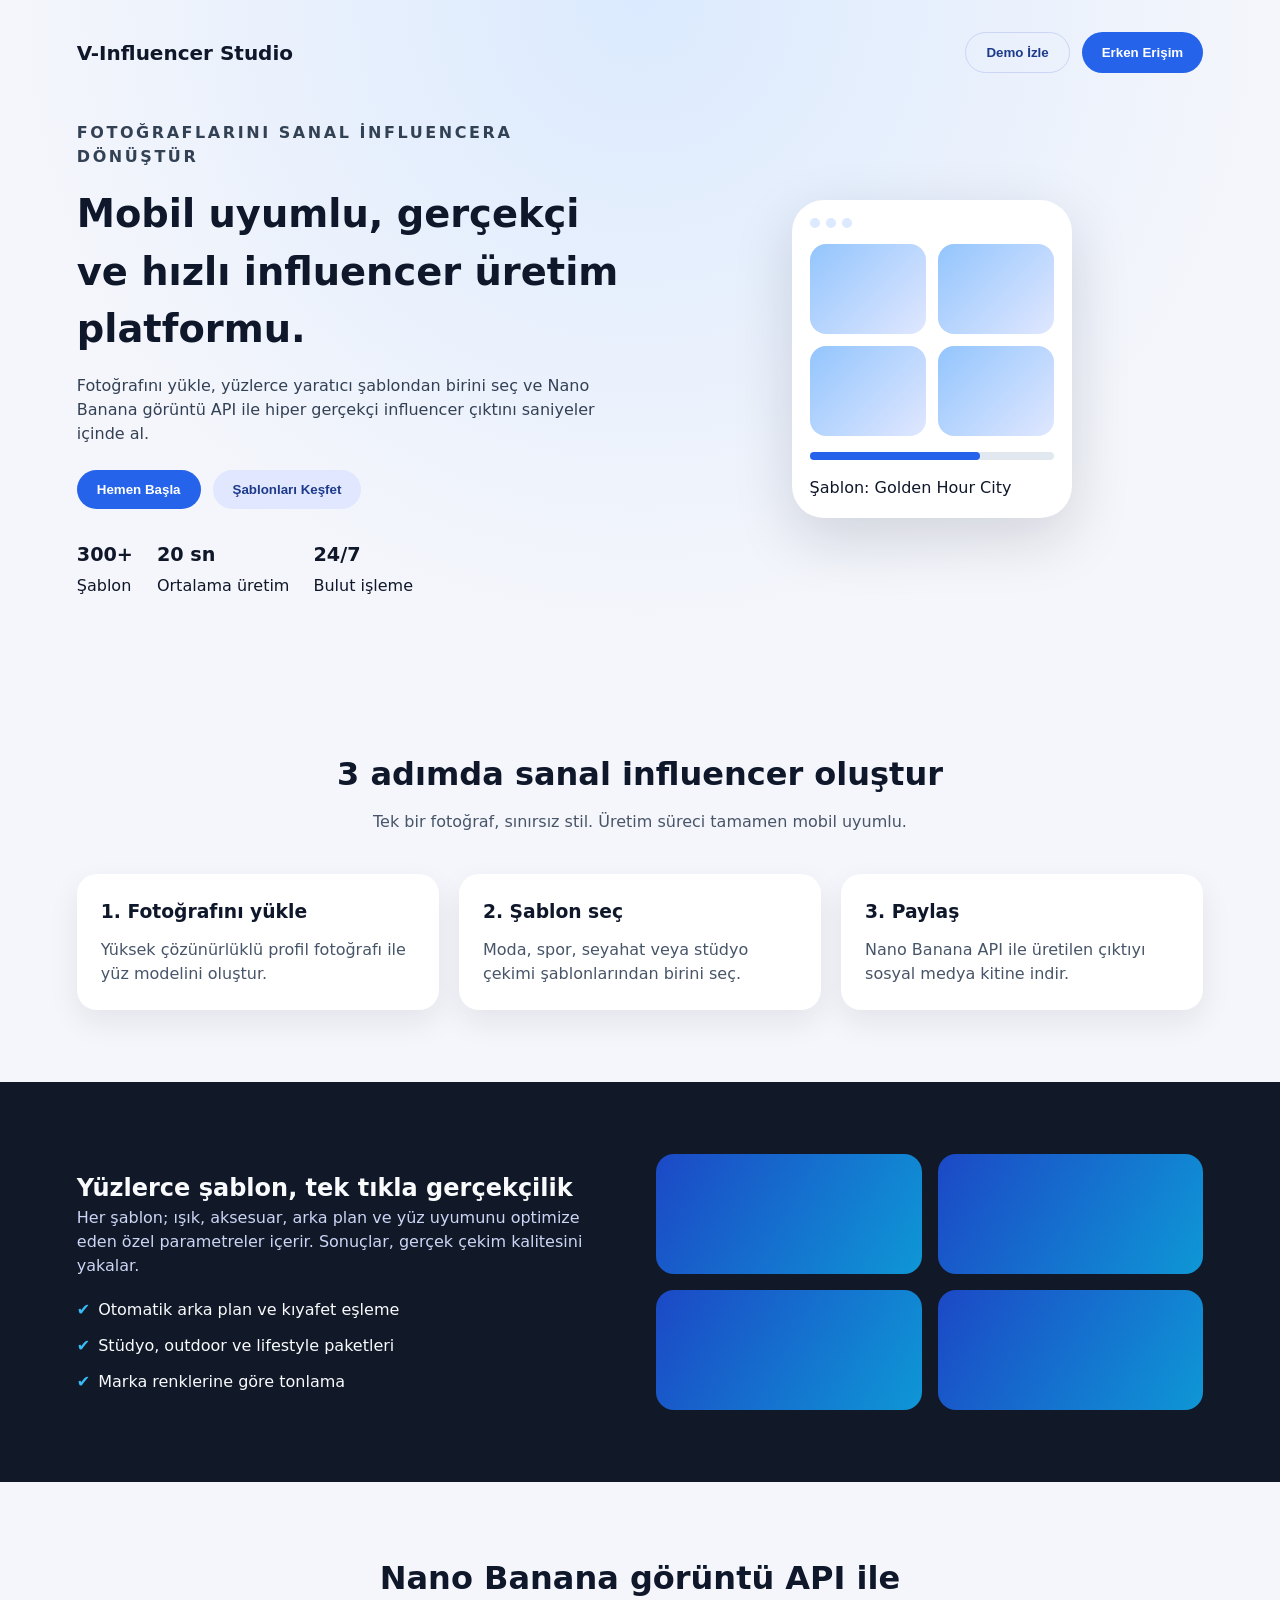
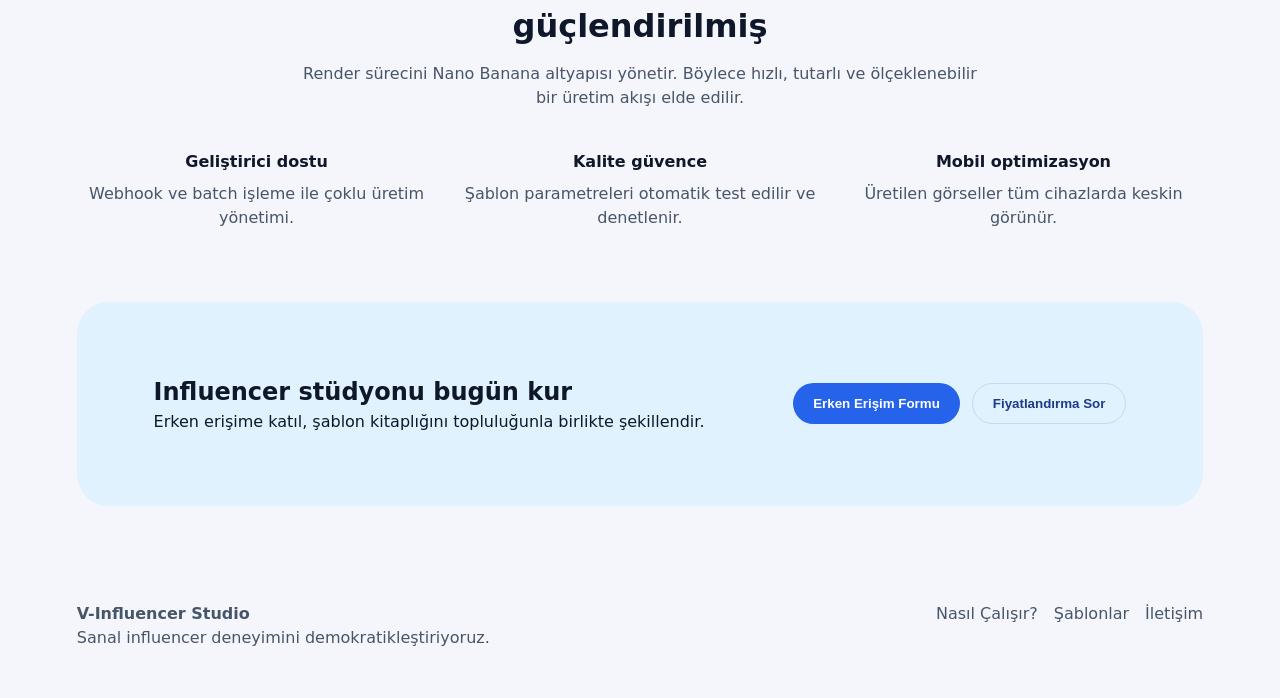
==== index.html @ ab44fe78 "Add local run instructions" ====
<!DOCTYPE html>
<html lang="tr">
  <head>
    <meta charset="UTF-8" />
    <meta name="viewport" content="width=device-width, initial-scale=1.0" />
    <title>V-Influencer Studio</title>
    <link rel="stylesheet" href="styles.css" />
  </head>
  <body>
    <header class="hero">
      <nav class="nav">
        <div class="logo">V-Influencer Studio</div>
        <div class="nav-actions">
          <button class="ghost">Demo İzle</button>
          <button class="primary">Erken Erişim</button>
        </div>
      </nav>
      <div class="hero-content">
        <div class="hero-text">
          <p class="eyebrow">Fotoğraflarını sanal influencera dönüştür</p>
          <h1>Mobil uyumlu, gerçekçi ve hızlı influencer üretim platformu.</h1>
          <p>
            Fotoğrafını yükle, yüzlerce yaratıcı şablondan birini seç ve Nano Banana
            görüntü API ile hiper gerçekçi influencer çıktını saniyeler içinde al.
          </p>
          <div class="hero-buttons">
            <button class="primary">Hemen Başla</button>
            <button class="secondary">Şablonları Keşfet</button>
          </div>
          <div class="hero-stats">
            <div>
              <strong>300+</strong>
              <span>Şablon</span>
            </div>
            <div>
              <strong>20 sn</strong>
              <span>Ortalama üretim</span>
            </div>
            <div>
              <strong>24/7</strong>
              <span>Bulut işleme</span>
            </div>
          </div>
        </div>
        <div class="hero-visual">
          <div class="phone">
            <div class="phone-header">
              <span></span><span></span><span></span>
            </div>
            <div class="phone-body">
              <div class="avatar-grid">
                <div class="avatar"></div>
                <div class="avatar"></div>
                <div class="avatar"></div>
                <div class="avatar"></div>
              </div>
              <div class="progress">
                <div class="progress-bar"></div>
              </div>
              <p>Şablon: Golden Hour City</p>
            </div>
          </div>
        </div>
      </div>
    </header>

    <section class="section" id="flow">
      <div class="section-header">
        <h2>3 adımda sanal influencer oluştur</h2>
        <p>Tek bir fotoğraf, sınırsız stil. Üretim süreci tamamen mobil uyumlu.</p>
      </div>
      <div class="cards">
        <div class="card">
          <h3>1. Fotoğrafını yükle</h3>
          <p>Yüksek çözünürlüklü profil fotoğrafı ile yüz modelini oluştur.</p>
        </div>
        <div class="card">
          <h3>2. Şablon seç</h3>
          <p>Moda, spor, seyahat veya stüdyo çekimi şablonlarından birini seç.</p>
        </div>
        <div class="card">
          <h3>3. Paylaş</h3>
          <p>Nano Banana API ile üretilen çıktıyı sosyal medya kitine indir.</p>
        </div>
      </div>
    </section>

    <section class="section highlight">
      <div class="highlight-content">
        <div>
          <h2>Yüzlerce şablon, tek tıkla gerçekçilik</h2>
          <p>
            Her şablon; ışık, aksesuar, arka plan ve yüz uyumunu optimize eden özel
            parametreler içerir. Sonuçlar, gerçek çekim kalitesini yakalar.
          </p>
          <ul class="checklist">
            <li>Otomatik arka plan ve kıyafet eşleme</li>
            <li>Stüdyo, outdoor ve lifestyle paketleri</li>
            <li>Marka renklerine göre tonlama</li>
          </ul>
        </div>
        <div class="template-wall">
          <div class="template"></div>
          <div class="template"></div>
          <div class="template"></div>
          <div class="template"></div>
        </div>
      </div>
    </section>

    <section class="section">
      <div class="section-header">
        <h2>Nano Banana görüntü API ile güçlendirilmiş</h2>
        <p>
          Render sürecini Nano Banana altyapısı yönetir. Böylece hızlı, tutarlı ve
          ölçeklenebilir bir üretim akışı elde edilir.
        </p>
      </div>
      <div class="api-grid">
        <div>
          <h4>Geliştirici dostu</h4>
          <p>Webhook ve batch işleme ile çoklu üretim yönetimi.</p>
        </div>
        <div>
          <h4>Kalite güvence</h4>
          <p>Şablon parametreleri otomatik test edilir ve denetlenir.</p>
        </div>
        <div>
          <h4>Mobil optimizasyon</h4>
          <p>Üretilen görseller tüm cihazlarda keskin görünür.</p>
        </div>
      </div>
    </section>

    <section class="section cta">
      <div>
        <h2>Influencer stüdyonu bugün kur</h2>
        <p>
          Erken erişime katıl, şablon kitaplığını topluluğunla birlikte şekillendir.
        </p>
      </div>
      <div class="cta-actions">
        <button class="primary">Erken Erişim Formu</button>
        <button class="ghost">Fiyatlandırma Sor</button>
      </div>
    </section>

    <footer class="footer">
      <div>
        <strong>V-Influencer Studio</strong>
        <p>Sanal influencer deneyimini demokratikleştiriyoruz.</p>
      </div>
      <div class="footer-links">
        <a href="#flow">Nasıl Çalışır?</a>
        <a href="#">Şablonlar</a>
        <a href="#">İletişim</a>
      </div>
    </footer>
  </body>
</html>
---- styles.css ----
:root {
  color-scheme: light;
  font-family: "Inter", "Segoe UI", system-ui, sans-serif;
  background-color: #f5f6fb;
  color: #0f172a;
}

* {
  box-sizing: border-box;
  margin: 0;
  padding: 0;
}

body {
  background: #f5f6fb;
  line-height: 1.5;
}

.hero {
  background: radial-gradient(circle at top, #dbeafe, #f5f6fb 70%);
  padding: 32px 6vw 80px;
}

.nav {
  display: flex;
  align-items: center;
  justify-content: space-between;
  margin-bottom: 48px;
}

.logo {
  font-weight: 700;
  font-size: 20px;
}

.nav-actions {
  display: flex;
  gap: 12px;
}

.hero-content {
  display: grid;
  gap: 40px;
  grid-template-columns: repeat(auto-fit, minmax(280px, 1fr));
  align-items: center;
}

.hero-text h1 {
  font-size: clamp(2.2rem, 3vw, 3rem);
  margin: 16px 0;
}

.hero-text p {
  font-size: 1rem;
  max-width: 520px;
  color: #334155;
}

.eyebrow {
  text-transform: uppercase;
  letter-spacing: 0.16em;
  font-size: 0.75rem;
  font-weight: 600;
  color: #2563eb;
}

.hero-buttons {
  margin: 24px 0;
  display: flex;
  gap: 12px;
  flex-wrap: wrap;
}

button {
  border: none;
  padding: 12px 20px;
  border-radius: 999px;
  font-weight: 600;
  cursor: pointer;
}

.primary {
  background: #2563eb;
  color: white;
}

.secondary {
  background: #e0e7ff;
  color: #1e3a8a;
}

.ghost {
  background: transparent;
  border: 1px solid #cbd5f5;
  color: #1e3a8a;
}

.hero-stats {
  display: flex;
  gap: 24px;
  margin-top: 32px;
}

.hero-stats div {
  display: flex;
  flex-direction: column;
  gap: 4px;
}

.hero-stats strong {
  font-size: 1.2rem;
}

.hero-visual {
  display: flex;
  justify-content: center;
}

.phone {
  background: white;
  border-radius: 32px;
  padding: 18px;
  width: 280px;
  box-shadow: 0 20px 60px rgba(15, 23, 42, 0.15);
}

.phone-header {
  display: flex;
  gap: 6px;
  margin-bottom: 16px;
}

.phone-header span {
  width: 10px;
  height: 10px;
  border-radius: 50%;
  background: #dbeafe;
}

.phone-body {
  display: flex;
  flex-direction: column;
  gap: 16px;
}

.avatar-grid {
  display: grid;
  grid-template-columns: repeat(2, 1fr);
  gap: 12px;
}

.avatar {
  height: 90px;
  border-radius: 16px;
  background: linear-gradient(135deg, #93c5fd, #e0e7ff);
}

.progress {
  height: 8px;
  background: #e2e8f0;
  border-radius: 999px;
}

.progress-bar {
  width: 70%;
  height: 100%;
  background: #2563eb;
  border-radius: 999px;
}

.section {
  padding: 72px 6vw;
}

.section-header {
  text-align: center;
  max-width: 680px;
  margin: 0 auto 40px;
}

.section-header h2 {
  font-size: clamp(1.8rem, 2.5vw, 2.5rem);
  margin-bottom: 12px;
}

.section-header p {
  color: #475569;
}

.cards {
  display: grid;
  gap: 20px;
  grid-template-columns: repeat(auto-fit, minmax(220px, 1fr));
}

.card {
  background: white;
  padding: 24px;
  border-radius: 20px;
  box-shadow: 0 12px 30px rgba(15, 23, 42, 0.08);
}

.card h3 {
  margin-bottom: 12px;
}

.card p {
  color: #475569;
}

.highlight {
  background: #111827;
  color: #f8fafc;
}

.highlight-content {
  display: grid;
  gap: 32px;
  grid-template-columns: repeat(auto-fit, minmax(260px, 1fr));
  align-items: center;
}

.highlight p {
  color: #cbd5f5;
}

.checklist {
  margin-top: 20px;
  list-style: none;
  display: grid;
  gap: 12px;
}

.checklist li::before {
  content: "✔";
  margin-right: 8px;
  color: #38bdf8;
}

.template-wall {
  display: grid;
  gap: 16px;
  grid-template-columns: repeat(2, 1fr);
}

.template {
  height: 120px;
  border-radius: 18px;
  background: linear-gradient(120deg, #1d4ed8, #0ea5e9);
  opacity: 0.9;
}

.api-grid {
  display: grid;
  gap: 24px;
  grid-template-columns: repeat(auto-fit, minmax(220px, 1fr));
  text-align: center;
}

.api-grid h4 {
  margin-bottom: 8px;
}

.api-grid p {
  color: #475569;
}

.cta {
  background: #e0f2fe;
  display: flex;
  flex-wrap: wrap;
  gap: 24px;
  align-items: center;
  justify-content: space-between;
  border-radius: 32px;
  margin: 0 6vw 64px;
}

.cta-actions {
  display: flex;
  gap: 12px;
  flex-wrap: wrap;
}

.footer {
  padding: 32px 6vw 48px;
  display: flex;
  flex-wrap: wrap;
  gap: 24px;
  justify-content: space-between;
  color: #475569;
}

.footer-links {
  display: flex;
  gap: 16px;
  flex-wrap: wrap;
}

.footer a {
  color: inherit;
  text-decoration: none;
}

@media (max-width: 720px) {
  .hero-stats {
    flex-direction: column;
  }

  .cta {
    margin: 0 4vw 48px;
    border-radius: 24px;
  }
}
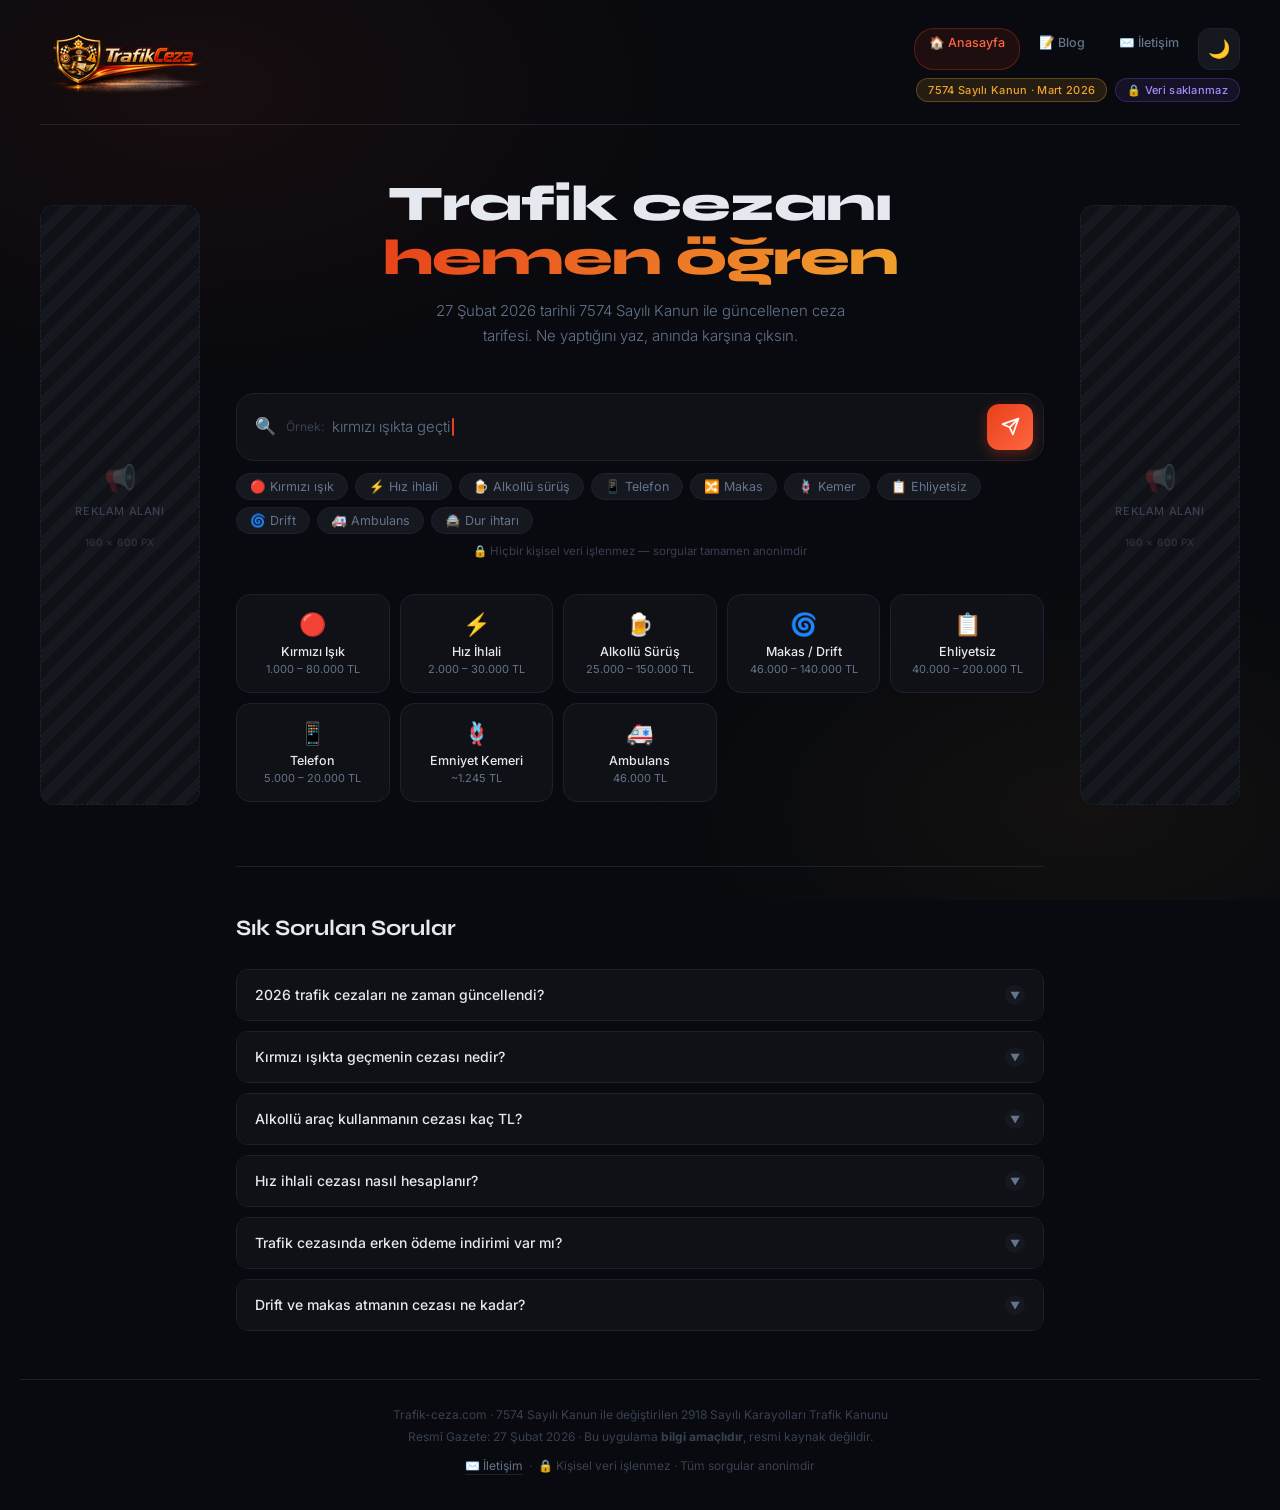
==== commit 03e0f77e: "Add files via upload" ====
--- a/index.html
+++ b/index.html
@@ -1,160 +1,1492 @@
 <!DOCTYPE html>
 <html lang="tr">
-  <head>
-    <meta charset="UTF-8" />
-    <meta name="viewport" content="width=device-width, initial-scale=1.0" />
-    <title>V-Influencer Studio</title>
-    <link rel="stylesheet" href="styles.css" />
-  </head>
-  <body>
-    <header class="hero">
-      <nav class="nav">
-        <div class="logo">V-Influencer Studio</div>
-        <div class="nav-actions">
-          <button class="ghost">Demo İzle</button>
-          <button class="primary">Erken Erişim</button>
-        </div>
-      </nav>
-      <div class="hero-content">
-        <div class="hero-text">
-          <p class="eyebrow">Fotoğraflarını sanal influencera dönüştür</p>
-          <h1>Mobil uyumlu, gerçekçi ve hızlı influencer üretim platformu.</h1>
-          <p>
-            Fotoğrafını yükle, yüzlerce yaratıcı şablondan birini seç ve Nano Banana
-            görüntü API ile hiper gerçekçi influencer çıktını saniyeler içinde al.
-          </p>
-          <div class="hero-buttons">
-            <button class="primary">Hemen Başla</button>
-            <button class="secondary">Şablonları Keşfet</button>
-          </div>
-          <div class="hero-stats">
-            <div>
-              <strong>300+</strong>
-              <span>Şablon</span>
-            </div>
-            <div>
-              <strong>20 sn</strong>
-              <span>Ortalama üretim</span>
-            </div>
-            <div>
-              <strong>24/7</strong>
-              <span>Bulut işleme</span>
-            </div>
-          </div>
-        </div>
-        <div class="hero-visual">
-          <div class="phone">
-            <div class="phone-header">
-              <span></span><span></span><span></span>
-            </div>
-            <div class="phone-body">
-              <div class="avatar-grid">
-                <div class="avatar"></div>
-                <div class="avatar"></div>
-                <div class="avatar"></div>
-                <div class="avatar"></div>
-              </div>
-              <div class="progress">
-                <div class="progress-bar"></div>
-              </div>
-              <p>Şablon: Golden Hour City</p>
-            </div>
-          </div>
+<head>
+<meta charset="UTF-8">
+<meta name="viewport" content="width=device-width, initial-scale=1.0">
+
+<!-- SEO -->
+<title>Trafik Cezası Sorgulama 2026 — Güncel Ceza Tutarları | Trafik-ceza.com</title>
+<meta name="description" content="2026 yılı güncel Türkiye trafik cezalarını anında sorgulayın. Kırmızı ışık, hız ihlali, alkollü sürüş, telefon ve daha fazlası için 7574 Sayılı Kanun ceza tutarları.">
+<meta name="keywords" content="trafik cezası sorgulama, 2026 trafik cezaları, kırmızı ışık cezası, hız cezası, alkollü sürüş cezası, emniyet kemeri cezası, karayolları trafik kanunu, 7574 sayılı kanun">
+<meta name="robots" content="index, follow">
+<meta name="author" content="Trafik-ceza.com">
+<link rel="canonical" href="https://www.trafik-ceza.com/">
+
+<!-- Open Graph -->
+<meta property="og:type" content="website">
+<meta property="og:title" content="Trafik Cezası Sorgulama 2026 — Güncel Ceza Tutarları">
+<meta property="og:description" content="Ne yaptığını yaz, 2026 güncel trafik cezanı anında öğren. 7574 Sayılı Kanun kapsamında hazırlanmıştır.">
+<meta property="og:locale" content="tr_TR">
+
+<!-- Twitter Card -->
+<meta name="twitter:card" content="summary_large_image">
+<meta name="twitter:title" content="Trafik Cezası Sorgulama 2026">
+<meta name="twitter:description" content="Güncel Türkiye trafik cezaları — 7574 Sayılı Kanun.">
+
+<!-- Structured Data -->
+<script type="application/ld+json">
+{
+  "@context": "https://schema.org",
+  "@type": "WebApplication",
+  "name": "Trafik-ceza.com - Trafik Cezası Sorgulama",
+  "description": "Türkiye 2026 yılı güncel trafik cezası sorgulama aracı. 7574 Sayılı Kanun kapsamında hazırlanmıştır.",
+  "url": "https://www.trafik-ceza.com",
+  "applicationCategory": "UtilitiesApplication",
+  "inLanguage": "tr-TR",
+  "offers": { "@type": "Offer", "price": "0", "priceCurrency": "TRY" }
+}
+</script>
+
+<link rel="preconnect" href="https://fonts.googleapis.com">
+<link rel="preconnect" href="https://fonts.gstatic.com" crossorigin>
+<link href="https://fonts.googleapis.com/css2?family=Syne:wght@700;800&family=Inter:wght@300;400;500&display=swap" rel="stylesheet">
+
+<style>
+/* ── DARK MODE (default) ── */
+:root {
+  --bg:       #080a0f;
+  --surf:     #0f1117;
+  --surf2:    #161820;
+  --border:   #1d2030;
+  --accent:   #e8401a;
+  --accent2:  #ff6640;
+  --gold:     #f0a22e;
+  --text:     #e6e8f0;
+  --muted:    #64748b;
+  --dim:      #374151;
+  --green:    #22c55e;
+  --red:      #ef4444;
+  --orange:   #f97316;
+  --shadow:   rgba(0,0,0,.5);
+  --grad1:    rgba(232,64,26,.07);
+  --grad2:    rgba(240,162,46,.05);
+}
+
+/* ── LIGHT MODE ── */
+html.light {
+  --bg:       #f4f5f7;
+  --surf:     #ffffff;
+  --surf2:    #eef0f4;
+  --border:   #dde1ea;
+  --accent:   #d03a15;
+  --accent2:  #e8521e;
+  --gold:     #c47f00;
+  --text:     #111827;
+  --muted:    #6b7280;
+  --dim:      #9ca3af;
+  --green:    #16a34a;
+  --red:      #dc2626;
+  --orange:   #ea580c;
+  --shadow:   rgba(0,0,0,.12);
+  --grad1:    rgba(232,64,26,.04);
+  --grad2:    rgba(240,162,46,.03);
+}
+
+/* ── THEME TOGGLE BUTTON ── */
+.theme-btn {
+  width: 42px;
+  height: 42px;
+  border-radius: 12px;
+  border: 1.5px solid var(--border);
+  background: var(--surf2);
+  cursor: pointer;
+  display: flex;
+  align-items: center;
+  justify-content: center;
+  font-size: 18px;
+  transition: background .2s, border-color .2s, transform .15s;
+  flex-shrink: 0;
+  position: relative;
+  overflow: hidden;
+}
+.theme-btn:hover { border-color: var(--accent); transform: scale(1.07); }
+.theme-btn:active { transform: scale(.94); }
+.theme-btn .icon-dark,
+.theme-btn .icon-light { 
+  position: absolute;
+  transition: opacity .3s, transform .3s;
+  line-height: 1;
+}
+.theme-btn .icon-dark  { opacity: 1;  transform: rotate(0deg) scale(1); }
+.theme-btn .icon-light { opacity: 0;  transform: rotate(90deg) scale(.5); }
+html.light .theme-btn .icon-dark  { opacity: 0;  transform: rotate(-90deg) scale(.5); }
+html.light .theme-btn .icon-light { opacity: 1;  transform: rotate(0deg) scale(1); }
+
+*, *::before, *::after { margin: 0; padding: 0; box-sizing: border-box; }
+
+html { scroll-behavior: smooth; }
+
+body {
+  background: var(--bg);
+  color: var(--text);
+  font-family: 'Inter', sans-serif;
+  min-height: 100vh;
+  overflow-x: hidden;
+  -webkit-font-smoothing: antialiased;
+  transition: background .3s, color .3s;
+}
+
+body::before {
+  content: '';
+  position: fixed;
+  inset: 0;
+  background:
+    radial-gradient(ellipse 60% 50% at 15% 10%, var(--grad1) 0%, transparent 70%),
+    radial-gradient(ellipse 50% 40% at 85% 90%, var(--grad2) 0%, transparent 70%);
+  pointer-events: none;
+  z-index: 0;
+  transition: background .4s;
+}
+
+/* ── 3-COLUMN LAYOUT ── */
+.site-header-wrap,
+footer {
+  max-width: 1240px;
+  margin: 0 auto;
+  padding: 0 20px;
+}
+
+.three-col-shell {
+  display: flex;
+  align-items: flex-start;
+  justify-content: center;
+  max-width: 1240px;
+  margin: 0 auto;
+  padding: 0 20px;
+  position: relative;
+  z-index: 1;
+}
+
+/* Side ad columns */
+.ad-col {
+  width: 160px;
+  flex-shrink: 0;
+  position: sticky;
+  top: 28px;
+  padding-top: 28px;
+}
+.ad-col-left  { margin-right: 16px; }
+.ad-col-right { margin-left: 16px; }
+
+/* Vertical ad slot */
+.ad-slot-vert {
+  width: 160px;
+  min-height: 600px;
+  background: repeating-linear-gradient(
+    -45deg,
+    var(--surf) 0px, var(--surf) 10px,
+    var(--surf2) 10px, var(--surf2) 20px
+  );
+  border: 1.5px dashed var(--border);
+  border-radius: 14px;
+  display: flex;
+  flex-direction: column;
+  align-items: center;
+  justify-content: center;
+  gap: 10px;
+  color: var(--dim);
+  font-size: 11px;
+  font-weight: 500;
+  letter-spacing: .6px;
+  text-transform: uppercase;
+  text-align: center;
+  padding: 16px 10px;
+  cursor: default;
+  user-select: none;
+  transition: border-color .2s, background .3s;
+}
+.ad-slot-vert:hover { border-color: var(--muted); }
+.ad-slot-vert .ad-icon { font-size: 26px; opacity: .2; }
+.ad-slot-vert .ad-label { line-height: 1.6; }
+.ad-slot-vert .ad-size  { font-size: 10px; color: var(--dim); margin-top: 6px; opacity: .7; }
+
+/* Centre content column */
+.wrap {
+  flex: 1;
+  max-width: 860px;
+  min-width: 0;
+  padding: 0 20px;
+}
+
+/* Inline horizontal ad slot */
+.ad-slot-horiz {
+  width: 100%;
+  height: 90px;
+  background: repeating-linear-gradient(
+    -45deg,
+    var(--surf) 0px, var(--surf) 10px,
+    var(--surf2) 10px, var(--surf2) 20px
+  );
+  border: 1.5px dashed var(--border);
+  border-radius: 12px;
+  display: none;
+  align-items: center;
+  justify-content: center;
+  gap: 14px;
+  color: var(--dim);
+  font-size: 11px;
+  font-weight: 500;
+  letter-spacing: .5px;
+  text-transform: uppercase;
+  margin: 18px 0;
+  cursor: default;
+  user-select: none;
+  flex-shrink: 0;
+  transition: border-color .2s, background .3s;
+}
+.ad-slot-horiz.visible { display: flex; }
+.ad-slot-horiz:hover { border-color: var(--muted); }
+.ad-slot-horiz .ad-icon  { font-size: 20px; opacity: .2; }
+.ad-slot-horiz .ad-label { display: flex; flex-direction: column; gap: 2px; }
+.ad-slot-horiz .ad-size  { font-size: 10px; color: var(--dim); opacity: .7; }
+
+/* Hide side cols on narrow screens */
+@media (max-width: 1180px) {
+  .ad-col { display: none; }
+}
+
+/* ── HEADER ── */
+header {
+  padding: 28px 0 22px;
+  border-bottom: 1px solid var(--border);
+  margin-bottom: 52px;
+}
+
+.hdr {
+  display: flex;
+  align-items: center;
+  justify-content: space-between;
+  flex-wrap: wrap;
+  gap: 12px;
+}
+
+.logo {
+  display: flex;
+  align-items: center;
+  gap: 11px;
+  text-decoration: none;
+}
+
+.hdr-badges { display: flex; gap: 8px; align-items: center; flex-wrap: wrap; }
+
+.pill {
+  padding: 4px 11px;
+  border-radius: 20px;
+  font-size: 11px;
+  font-weight: 500;
+  letter-spacing: .3px;
+  white-space: nowrap;
+}
+.pill-gold {
+  background: rgba(240,162,46,.12);
+  border: 1px solid rgba(240,162,46,.3);
+  color: var(--gold);
+}
+.pill-purple {
+  background: rgba(139,92,246,.1);
+  border: 1px solid rgba(139,92,246,.25);
+  color: #a78bfa;
+}
+
+/* ── HERO ── */
+.hero {
+  text-align: center;
+  margin-bottom: 44px;
+  animation: fadeUp .55s ease both;
+}
+
+@keyframes fadeUp {
+  from { opacity: 0; transform: translateY(20px); }
+  to   { opacity: 1; transform: translateY(0); }
+}
+
+.hero h1 {
+  font-family: 'Syne', sans-serif;
+  font-size: clamp(30px, 5vw, 50px);
+  font-weight: 800;
+  line-height: 1.08;
+  letter-spacing: -1px;
+  margin-bottom: 14px;
+}
+.hero h1 em {
+  font-style: normal;
+  background: linear-gradient(120deg, var(--accent) 0%, var(--gold) 100%);
+  -webkit-background-clip: text;
+  -webkit-text-fill-color: transparent;
+  background-clip: text;
+}
+.hero p {
+  color: var(--muted);
+  font-size: 15px;
+  max-width: 460px;
+  margin: 0 auto;
+  line-height: 1.65;
+  font-weight: 300;
+}
+
+/* ── SEARCH BOX ── */
+.search-section { animation: fadeUp .55s .1s ease both; margin-bottom: 36px; }
+
+.search-box {
+  background: var(--surf);
+  border: 1.5px solid var(--border);
+  border-radius: 18px;
+  display: flex;
+  align-items: center;
+  gap: 10px;
+  padding: 10px 10px 10px 18px;
+  transition: border-color .2s, box-shadow .2s;
+  min-height: 66px;
+}
+.search-box:focus-within {
+  border-color: var(--accent);
+  box-shadow: 0 0 0 3px rgba(232,64,26,.12), 0 6px 28px rgba(0,0,0,.5);
+}
+
+.search-ico {
+  font-size: 17px;
+  color: var(--muted);
+  flex-shrink: 0;
+  line-height: 1;
+  user-select: none;
+}
+
+/* ── TYPEWRITER PLACEHOLDER ── */
+.input-area {
+  flex: 1;
+  position: relative;
+  display: flex;
+  align-items: center;
+  overflow: hidden;
+}
+
+/* The fake placeholder sits BEHIND the textarea */
+.tw-placeholder {
+  position: absolute;
+  inset: 0;
+  display: flex;
+  align-items: center;
+  pointer-events: none;
+  user-select: none;
+  z-index: 0;
+  white-space: nowrap;
+  overflow: hidden;
+}
+
+.tw-label {
+  font-size: 12px;
+  color: var(--dim);
+  margin-right: 5px;
+  flex-shrink: 0;
+  font-weight: 400;
+}
+.tw-text {
+  font-size: 15px;
+  color: var(--muted);
+  font-weight: 300;
+}
+.tw-cursor {
+  width: 2px;
+  height: 18px;
+  background: var(--accent);
+  border-radius: 1px;
+  margin-left: 2px;
+  flex-shrink: 0;
+  animation: blink .9s steps(1) infinite;
+}
+@keyframes blink { 0%,100%{opacity:1} 50%{opacity:0} }
+
+/* The real textarea sits ON TOP, fully transparent background */
+#qInput {
+  position: relative;
+  z-index: 1;
+  width: 100%;
+  background: transparent;
+  border: none;
+  outline: none;
+  resize: none;
+  font-family: 'Inter', sans-serif;
+  font-size: 15px;
+  font-weight: 400;
+  color: var(--text);
+  caret-color: var(--accent);
+  line-height: 1.5;
+  min-height: 44px;
+  max-height: 120px;
+  padding: 2px 0;
+  /* Transparent so placeholder shows through when empty */
+}
+#qInput::placeholder { color: transparent; }
+
+/* Send button */
+.send-btn {
+  flex-shrink: 0;
+  width: 46px; height: 46px;
+  background: linear-gradient(135deg, var(--accent), var(--accent2));
+  border: none;
+  border-radius: 12px;
+  cursor: pointer;
+  display: flex; align-items: center; justify-content: center;
+  box-shadow: 0 4px 14px rgba(232,64,26,.35);
+  transition: transform .14s, box-shadow .14s;
+}
+.send-btn:hover  { transform: scale(1.06); box-shadow: 0 6px 22px rgba(232,64,26,.55); }
+.send-btn:active { transform: scale(.96); }
+.send-btn svg { display: block; }
+
+/* Quick tags */
+.tags {
+  display: flex;
+  flex-wrap: wrap;
+  gap: 7px;
+  margin-top: 12px;
+}
+.tag {
+  background: var(--surf2);
+  border: 1px solid var(--border);
+  color: var(--muted);
+  padding: 5px 13px;
+  border-radius: 20px;
+  font-size: 12.5px;
+  cursor: pointer;
+  transition: all .15s;
+  user-select: none;
+}
+.tag:hover {
+  background: rgba(232,64,26,.09);
+  border-color: rgba(232,64,26,.4);
+  color: var(--accent2);
+}
+
+.privacy {
+  text-align: center;
+  color: var(--dim);
+  font-size: 11.5px;
+  margin-top: 10px;
+}
+
+/* ── CATEGORY GRID ── */
+.cat-grid {
+  display: grid;
+  grid-template-columns: repeat(auto-fill, minmax(150px, 1fr));
+  gap: 10px;
+  margin-bottom: 44px;
+  animation: fadeUp .55s .2s ease both;
+}
+.cat-card {
+  background: var(--surf);
+  border: 1px solid var(--border);
+  border-radius: 14px;
+  padding: 16px 12px;
+  text-align: center;
+  cursor: pointer;
+  transition: all .18s;
+}
+.cat-card:hover {
+  border-color: var(--accent);
+  background: rgba(232,64,26,.05);
+  transform: translateY(-2px);
+}
+.cat-card .ci { font-size: 22px; margin-bottom: 7px; }
+.cat-card .cn { font-size: 12.5px; font-weight: 500; }
+.cat-card .ch { font-size: 11px; color: var(--muted); margin-top: 3px; }
+
+/* ── RESULTS ── */
+#results { }
+
+.info-bar {
+  background: rgba(34,197,94,.07);
+  border: 1px solid rgba(34,197,94,.2);
+  border-radius: 11px;
+  padding: 11px 16px;
+  font-size: 13px;
+  color: #86efac;
+  margin-bottom: 16px;
+}
+.warn-bar {
+  background: rgba(245,158,11,.07);
+  border: 1px solid rgba(245,158,11,.2);
+  border-radius: 11px;
+  padding: 11px 16px;
+  font-size: 12.5px;
+  color: #fcd34d;
+  margin-top: 14px;
+  line-height: 1.5;
+}
+
+.result-card {
+  background: var(--surf);
+  border: 1.5px solid var(--border);
+  border-radius: 18px;
+  overflow: hidden;
+  margin-bottom: 14px;
+}
+.rc-head {
+  padding: 18px 22px;
+  background: linear-gradient(135deg, rgba(232,64,26,.07) 0%, rgba(240,162,46,.03) 100%);
+  border-bottom: 1px solid var(--border);
+  display: flex;
+  align-items: flex-start;
+  gap: 13px;
+}
+.rc-emoji { font-size: 26px; flex-shrink: 0; margin-top: 1px; }
+.rc-title { font-family: 'Syne', sans-serif; font-weight: 700; font-size: 16px; margin-bottom: 3px; }
+.rc-sub { font-size: 11.5px; color: var(--muted); }
+
+.rc-body { padding: 4px 22px 20px; }
+
+.fine-row {
+  display: flex;
+  flex-direction: column;
+  gap: 0;
+  padding: 0;
+  border-bottom: 1px solid rgba(255,255,255,.04);
+}
+html.light .fine-row { border-bottom-color: var(--border); }
+.fine-row:last-of-type { border-bottom: none; }
+
+/* top section of each row */
+.fine-row-top {
+  display: flex;
+  align-items: flex-start;
+  justify-content: space-between;
+  gap: 14px;
+  padding: 13px 0 11px;
+}
+
+.fl { flex: 1; font-size: 13.5px; color: var(--text); line-height: 1.4; }
+.fl small { display: block; color: var(--muted); font-size: 11.5px; margin-top: 2px; }
+
+.fa-wrap { text-align: right; flex-shrink: 0; }
+.fa {
+  font-family: 'Syne', sans-serif;
+  font-weight: 700;
+  font-size: 15px;
+}
+.fa.low      { color: #f97316; }
+.fa.mid      { color: #fb923c; }
+.fa.high     { color: #ef4444; }
+.fa.critical { color: #dc2626; }
+
+/* indirim toggle button */
+.indirim-toggle {
+  display: inline-flex;
+  align-items: center;
+  gap: 5px;
+  margin-top: 6px;
+  font-size: 11px;
+  font-weight: 500;
+  color: #86efac;
+  background: rgba(34,197,94,.08);
+  border: 1px solid rgba(34,197,94,.2);
+  border-radius: 20px;
+  padding: 3px 10px;
+  cursor: pointer;
+  transition: background .15s, border-color .15s;
+  user-select: none;
+  white-space: nowrap;
+}
+.indirim-toggle:hover { background: rgba(34,197,94,.16); border-color: rgba(34,197,94,.4); }
+.indirim-toggle .arrow { font-size: 9px; transition: transform .2s; }
+.indirim-toggle.open .arrow { transform: rotate(180deg); }
+
+/* indirim hesap paneli */
+.indirim-panel {
+  display: none;
+  background: linear-gradient(135deg, rgba(34,197,94,.06), rgba(34,197,94,.02));
+  border: 1px solid rgba(34,197,94,.15);
+  border-radius: 12px;
+  padding: 14px 16px;
+  margin-bottom: 12px;
+  animation: fadeUp .25s ease both;
+}
+.indirim-panel.open { display: block; }
+
+.indirim-panel .ip-row {
+  display: flex;
+  justify-content: space-between;
+  align-items: center;
+  font-size: 13px;
+  padding: 4px 0;
+  gap: 10px;
+}
+.ip-label { color: var(--muted); }
+.ip-val   { font-weight: 600; font-family: 'Syne', sans-serif; }
+.ip-val.original { color: var(--text); text-decoration: line-through; opacity: .5; font-size: 12px; }
+.ip-val.discounted { color: #4ade80; font-size: 16px; }
+.ip-saving { font-size: 11px; color: #86efac; margin-top: 6px; padding-top: 8px; border-top: 1px dashed rgba(34,197,94,.2); }
+
+/* ödeme butonu */
+.odeme-btn {
+  display: flex;
+  align-items: center;
+  justify-content: center;
+  gap: 8px;
+  width: 100%;
+  margin-top: 10px;
+  padding: 10px 14px;
+  background: linear-gradient(135deg, #16a34a, #15803d);
+  border: none;
+  border-radius: 10px;
+  color: white;
+  font-family: 'Syne', sans-serif;
+  font-weight: 700;
+  font-size: 13px;
+  cursor: pointer;
+  text-decoration: none;
+  transition: transform .13s, box-shadow .13s;
+  box-shadow: 0 4px 14px rgba(22,163,74,.3);
+}
+.odeme-btn:hover { transform: translateY(-1px); box-shadow: 0 6px 20px rgba(22,163,74,.45); }
+.odeme-btn:active { transform: scale(.98); }
+.odeme-btn svg { flex-shrink: 0; }
+
+.sanctions { display: flex; flex-wrap: wrap; gap: 4px; justify-content: flex-end; margin-top: 4px; }
+.stag {
+  font-size: 10px; padding: 2px 7px; border-radius: 9px;
+  background: rgba(239,68,68,.11); color: #f87171; border: 1px solid rgba(239,68,68,.2);
+}
+.stag.y {
+  background: rgba(240,162,46,.1); color: #fbbf24; border-color: rgba(240,162,46,.22);
+}
+.rc-note {
+  background: rgba(245,158,11,.07);
+  border: 1px solid rgba(245,158,11,.18);
+  border-radius: 10px;
+  padding: 10px 14px;
+  font-size: 12px;
+  color: #fcd34d;
+  margin-top: 10px;
+  line-height: 1.5;
+}
+.no-discount {
+  background: rgba(239,68,68,.06);
+  border: 1px solid rgba(239,68,68,.15);
+  border-radius: 10px;
+  padding: 8px 13px;
+  font-size: 12px;
+  color: #fca5a5;
+  margin-top: 10px;
+}
+.rc-source {
+  font-size: 11px;
+  color: var(--dim);
+  margin-top: 12px;
+  padding-top: 12px;
+  border-top: 1px solid var(--border);
+}
+
+/* Loading */
+.loading {
+  text-align: center;
+  padding: 56px 20px;
+  color: var(--muted);
+}
+.dots span {
+  display: inline-block;
+  width: 8px; height: 8px;
+  border-radius: 50%;
+  background: var(--accent);
+  margin: 0 3px;
+  animation: dot .9s ease infinite;
+}
+.dots span:nth-child(2) { animation-delay: .15s; }
+.dots span:nth-child(3) { animation-delay: .3s; }
+@keyframes dot { 0%,80%,100%{transform:scale(.5);opacity:.3} 40%{transform:scale(1);opacity:1} }
+
+/* Not-found */
+.not-found {
+  background: var(--surf);
+  border: 1.5px solid var(--border);
+  border-radius: 18px;
+  padding: 48px 24px;
+  text-align: center;
+}
+.not-found .nf-icon { font-size: 44px; margin-bottom: 14px; opacity: .5; }
+.not-found h3 { font-size: 16px; margin-bottom: 8px; }
+.not-found p  { font-size: 13px; color: var(--muted); line-height: 1.6; }
+
+/* ── FAQ (SEO) ── */
+.faq-section {
+  margin-top: 64px;
+  border-top: 1px solid var(--border);
+  padding-top: 48px;
+  margin-bottom: 48px;
+}
+.faq-section h2 {
+  font-family: 'Syne', sans-serif;
+  font-size: 22px;
+  font-weight: 700;
+  margin-bottom: 28px;
+  color: var(--text);
+}
+.faq-item {
+  border: 1px solid var(--border);
+  border-radius: 12px;
+  margin-bottom: 10px;
+  overflow: hidden;
+}
+.faq-q {
+  padding: 15px 18px;
+  cursor: pointer;
+  display: flex;
+  align-items: center;
+  justify-content: space-between;
+  font-size: 14px;
+  font-weight: 500;
+  color: var(--text);
+  background: var(--surf);
+  transition: background .15s;
+  user-select: none;
+  gap: 12px;
+}
+.faq-q:hover { background: var(--surf2); }
+.faq-arrow {
+  flex-shrink: 0;
+  width: 20px; height: 20px;
+  border-radius: 50%;
+  background: var(--surf2);
+  display: flex; align-items: center; justify-content: center;
+  font-size: 10px;
+  transition: transform .25s;
+  color: var(--muted);
+}
+.faq-item.open .faq-arrow { transform: rotate(180deg); color: var(--accent); }
+.faq-a {
+  max-height: 0;
+  overflow: hidden;
+  transition: max-height .3s ease, padding .3s ease;
+  font-size: 13.5px;
+  color: var(--muted);
+  line-height: 1.7;
+  background: var(--surf);
+  padding: 0 18px;
+}
+.faq-item.open .faq-a {
+  max-height: 300px;
+  padding: 14px 18px 16px;
+}
+
+/* ── NAV ── */
+.hdr-right { display: flex; flex-direction: column; align-items: flex-end; gap: 8px; }
+.hdr-nav { display: flex; gap: 4px; }
+.nav-link {
+  padding: 6px 14px;
+  border-radius: 20px;
+  font-size: 12.5px;
+  font-weight: 500;
+  color: var(--muted);
+  text-decoration: none;
+  border: 1px solid transparent;
+  transition: all .15s;
+}
+.nav-link:hover { color: var(--text); background: var(--surf2); border-color: var(--border); }
+.nav-active { color: var(--accent2) !important; background: rgba(232,64,26,.1) !important; border-color: rgba(232,64,26,.3) !important; }
+
+/* ── FOOTER ── */
+footer {
+  border-top: 1px solid var(--border);
+  padding: 24px 20px 32px;
+  text-align: center;
+  font-size: 12px;
+  color: var(--dim);
+  line-height: 1.9;
+  position: relative;
+  z-index: 1;
+}
+
+@media (max-width: 560px) {
+  .cat-grid { grid-template-columns: repeat(3, 1fr); }
+  .hdr { flex-direction: column; align-items: flex-start; }
+}
+</style>
+  <meta name="google-site-verification" content="XA0E6h2kvSXdK3_veucZZrCMz2DdAriHkR4ZwM2Y0k0" />
+<script src="https://identity.netlify.com/v1/netlify-identity-widget.js"></script>
+</head>
+
+<body>
+
+<!-- SITE HEADER — full width, outside 3-col layout -->
+<div class="site-header-wrap">
+  <header>
+    <div class="hdr">
+      <a class="logo" href="https://www.trafik-ceza.com" aria-label="Trafik-ceza.com Ana Sayfa">
+        <img src="[data-uri]" alt="Trafik-ceza.com" class="logo-img">
+      </a>
+      <div class="hdr-right">
+        <nav class="hdr-nav" aria-label="Ana menü">
+          <a href="index.html" class="nav-link nav-active">🏠 Anasayfa</a>
+          <a href="blog.html" class="nav-link">📝 Blog</a>
+          <a href="iletisim.html" class="nav-link">✉️ İletişim</a>
+          <button class="theme-btn" id="themeBtn" aria-label="Tema değiştir" title="Gece / Gündüz modu">
+            <span class="icon-dark">🌙</span>
+            <span class="icon-light">☀️</span>
+          </button>
+        </nav>
+        <div class="hdr-badges">
+          <span class="pill pill-gold">7574 Sayılı Kanun · Mart 2026</span>
+          <span class="pill pill-purple">🔒 Veri saklanmaz</span>
         </div>
       </div>
-    </header>
-
-    <section class="section" id="flow">
-      <div class="section-header">
-        <h2>3 adımda sanal influencer oluştur</h2>
-        <p>Tek bir fotoğraf, sınırsız stil. Üretim süreci tamamen mobil uyumlu.</p>
+    </div>
+  </header>
+</div><!-- /site-header-wrap -->
+
+<!-- 3-COLUMN SHELL: left ad | content | right ad -->
+<div class="three-col-shell">
+
+  <!-- LEFT AD -->
+  <aside class="ad-col ad-col-left" aria-label="Sol reklam alanı">
+    <div class="ad-slot-vert">
+      <div class="ad-icon">📢</div>
+      <div class="ad-label">Reklam Alanı</div>
+      <div class="ad-size">160 × 600 px</div>
+    </div>
+  </aside>
+
+  <!-- CENTRE CONTENT -->
+  <div class="wrap">
+
+    <!-- HERO -->
+    <section class="hero" aria-labelledby="hero-title">
+      <h1 id="hero-title">Trafik cezanı<br><em>hemen öğren</em></h1>
+      <p>27 Şubat 2026 tarihli 7574 Sayılı Kanun ile güncellenen ceza tarifesi. Ne yaptığını yaz, anında karşına çıksın.</p>
+    </section>
+
+  <!-- SEARCH -->
+  <section class="search-section" aria-label="Ceza sorgulama">
+    <div class="search-box" id="searchBox">
+      <span class="search-ico" aria-hidden="true">🔍</span>
+
+      <div class="input-area">
+        <!-- Typewriter placeholder (visible when input is empty & not focused) -->
+        <div class="tw-placeholder" id="twPh" aria-hidden="true">
+          <span class="tw-label">Örnek:&nbsp;</span>
+          <span class="tw-text" id="twText"></span>
+          <span class="tw-cursor" id="twCursor"></span>
+        </div>
+        <!-- Real input -->
+        <textarea
+          id="qInput"
+          rows="1"
+          aria-label="Trafik ihlalini açıklayın"
+          autocomplete="off"
+          spellcheck="false"
+        ></textarea>
       </div>
-      <div class="cards">
-        <div class="card">
-          <h3>1. Fotoğrafını yükle</h3>
-          <p>Yüksek çözünürlüklü profil fotoğrafı ile yüz modelini oluştur.</p>
+
+      <button class="send-btn" id="sendBtn" aria-label="Sorgula">
+        <svg width="19" height="19" viewBox="0 0 24 24" fill="none" stroke="white" stroke-width="2.2" stroke-linecap="round" stroke-linejoin="round">
+          <line x1="22" y1="2" x2="11" y2="13"></line>
+          <polygon points="22 2 15 22 11 13 2 9 22 2"></polygon>
+        </svg>
+      </button>
+    </div>
+
+    <!-- Quick tags -->
+    <div class="tags" role="list" aria-label="Hızlı sorgular">
+      <span class="tag" role="listitem" onclick="setQ('kırmızı ışıkta geçtim')">🔴 Kırmızı ışık</span>
+      <span class="tag" role="listitem" onclick="setQ('hız sınırını 30 km aştım')">⚡ Hız ihlali</span>
+      <span class="tag" role="listitem" onclick="setQ('alkollü araç kullandım')">🍺 Alkollü sürüş</span>
+      <span class="tag" role="listitem" onclick="setQ('telefon kullandım')">📱 Telefon</span>
+      <span class="tag" role="listitem" onclick="setQ('makas attım')">🔀 Makas</span>
+      <span class="tag" role="listitem" onclick="setQ('emniyet kemeri takmadım')">🪢 Kemer</span>
+      <span class="tag" role="listitem" onclick="setQ('ehliyetsiz araç kullandım')">📋 Ehliyetsiz</span>
+      <span class="tag" role="listitem" onclick="setQ('drift attım')">🌀 Drift</span>
+      <span class="tag" role="listitem" onclick="setQ('ambulansa yol vermedim')">🚑 Ambulans</span>
+      <span class="tag" role="listitem" onclick="setQ('polis dur dedi kaçtım')">🚔 Dur ihtarı</span>
+    </div>
+    <p class="privacy">🔒 Hiçbir kişisel veri işlenmez — sorgular tamamen anonimdir</p>
+  </section>
+
+  <!-- RESULTS / CATEGORY GRID -->
+  <main id="main" aria-live="polite">
+    <div class="cat-grid" id="catGrid" aria-label="Ceza kategorileri">
+      <div class="cat-card" onclick="setQ('kırmızı ışıkta geçtim')"><div class="ci">🔴</div><div class="cn">Kırmızı Işık</div><div class="ch">1.000 – 80.000 TL</div></div>
+      <div class="cat-card" onclick="setQ('hız sınırını 30 km aştım')"><div class="ci">⚡</div><div class="cn">Hız İhlali</div><div class="ch">2.000 – 30.000 TL</div></div>
+      <div class="cat-card" onclick="setQ('alkollü araç kullandım')"><div class="ci">🍺</div><div class="cn">Alkollü Sürüş</div><div class="ch">25.000 – 150.000 TL</div></div>
+      <div class="cat-card" onclick="setQ('drift attım')"><div class="ci">🌀</div><div class="cn">Makas / Drift</div><div class="ch">46.000 – 140.000 TL</div></div>
+      <div class="cat-card" onclick="setQ('ehliyetsiz araç kullandım')"><div class="ci">📋</div><div class="cn">Ehliyetsiz</div><div class="ch">40.000 – 200.000 TL</div></div>
+      <div class="cat-card" onclick="setQ('telefon kullandım')"><div class="ci">📱</div><div class="cn">Telefon</div><div class="ch">5.000 – 20.000 TL</div></div>
+      <div class="cat-card" onclick="setQ('emniyet kemeri takmadım')"><div class="ci">🪢</div><div class="cn">Emniyet Kemeri</div><div class="ch">~1.245 TL</div></div>
+      <div class="cat-card" onclick="setQ('ambulansa yol vermedim')"><div class="ci">🚑</div><div class="cn">Ambulans</div><div class="ch">46.000 TL</div></div>
+    </div>
+    <div id="results"></div>
+  </main>
+
+  <!-- FAQ (SEO) -->
+  <section class="faq-section" aria-labelledby="faq-title">
+    <h2 id="faq-title">Sık Sorulan Sorular</h2>
+
+    <div class="faq-item">
+      <div class="faq-q" onclick="toggleFaq(this)">
+        2026 trafik cezaları ne zaman güncellendi?
+        <span class="faq-arrow">▼</span>
+      </div>
+      <div class="faq-a">7574 Sayılı Kanun, 27 Şubat 2026 tarihli Resmî Gazete'de yayımlanarak yürürlüğe girmiştir. Bu kanun 2918 Sayılı Karayolları Trafik Kanunu'nda kapsamlı değişiklikler yaparak ceza tutarlarını önemli ölçüde artırmış ve yeni ihlal kategorileri eklemiştir.</div>
+    </div>
+    <div class="faq-item">
+      <div class="faq-q" onclick="toggleFaq(this)">
+        Kırmızı ışıkta geçmenin cezası nedir?
+        <span class="faq-arrow">▼</span>
+      </div>
+      <div class="faq-a">2026 yılında kırmızı ışık ihlali kademeli ceza sistemine tabidir. İlk ihlalde 1.000 TL, ikinci ihlalde 10.000 TL, üçüncü ihlalde 15.000 TL (30 gün ehliyet el koyma), dördüncüde 20.000 TL (60 gün), beşincide 30.000 TL (90 gün) ve altıncı ihlalde 80.000 TL + ehliyet iptali uygulanır. Kademeler aynı takvim yılındaki ihlaller üzerinden sayılır.</div>
+    </div>
+    <div class="faq-item">
+      <div class="faq-q" onclick="toggleFaq(this)">
+        Alkollü araç kullanmanın cezası kaç TL?
+        <span class="faq-arrow">▼</span>
+      </div>
+      <div class="faq-a">0,50 promilin üzerinde alkollü araç kullananlar için 2026'da ilk ihlalde 25.000 TL ve geçici ehliyet el koyması, ikinci ihlalde 50.000 TL, üçüncü ve sonraki ihlallerde 150.000 TL + ehliyet iptali uygulanmaktadır. Ölçüm yaptırmayı reddedenlere otomatik olarak en yüksek ceza verilir.</div>
+    </div>
+    <div class="faq-item">
+      <div class="faq-q" onclick="toggleFaq(this)">
+        Hız ihlali cezası nasıl hesaplanır?
+        <span class="faq-arrow">▼</span>
+      </div>
+      <div class="faq-a">Hız cezaları aşım miktarına göre belirlenir. Yerleşim yeri içinde 6-10 km/s aşımda 2.000 TL'den başlayarak 66+ km/s aşımda 30.000 TL + 90 gün ehliyet el koymasına kadar çıkar. Radar tespit sistemleri anlık aşım miktarını kaydeder ve buna göre ceza uygulanır.</div>
+    </div>
+    <div class="faq-item">
+      <div class="faq-q" onclick="toggleFaq(this)">
+        Trafik cezasında erken ödeme indirimi var mı?
+        <span class="faq-arrow">▼</span>
+      </div>
+      <div class="faq-a">Evet. Belirli trafik cezaları için tebliğ tarihinden itibaren 15 gün içinde ödeme yapılması halinde %25 indirim uygulanır. Ancak alkollü sürüş, ehliyetsiz araç kullanma ve dur ihtarına uymama gibi ağır ihlallerde bu indirim hakkı bulunmamaktadır.</div>
+    </div>
+    <div class="faq-item">
+      <div class="faq-q" onclick="toggleFaq(this)">
+        Drift ve makas atmanın cezası ne kadar?
+        <span class="faq-arrow">▼</span>
+      </div>
+      <div class="faq-a">7574 Sayılı Kanun ile drift ve tehlikeli sürüş ihlallerinin cezaları ciddi ölçüde artırılmıştır. Otoyolda makas atma 90.000 TL + 60 gün ehliyet + 30 gün araç men, cadde/sokakta drift 140.000 TL + 60 gün ehliyet + 60 gün araç men cezasına tabidir. Bu cezalar doğrudan uygulanır, ödeme erken indirimi yoktur.</div>
+    </div>
+  </section>
+
+  </div><!-- /wrap (centre column) -->
+
+  <!-- RIGHT AD -->
+  <aside class="ad-col ad-col-right" aria-label="Sağ reklam alanı">
+    <div class="ad-slot-vert">
+      <div class="ad-icon">📢</div>
+      <div class="ad-label">Reklam Alanı</div>
+      <div class="ad-size">160 × 600 px</div>
+    </div>
+  </aside>
+
+</div><!-- /three-col-shell -->
+
+<footer>
+    <p>Trafik-ceza.com · 7574 Sayılı Kanun ile değiştirilen 2918 Sayılı Karayolları Trafik Kanunu</p>
+    <p>Resmî Gazete: 27 Şubat 2026 · Bu uygulama <strong>bilgi amaçlıdır</strong>, resmi kaynak değildir.</p>
+    <p style="margin-top:6px;">
+      <a href="iletisim.html" style="color:var(--muted);text-decoration:none;border-bottom:1px solid var(--border);padding-bottom:1px;">✉️ İletişim</a>
+      &nbsp;·&nbsp; 🔒 Kişisel veri işlenmez · Tüm sorgular anonimdir
+    </p>
+</footer>
+
+<script>
+/* ═══════════════════════════════════════════
+   TYPEWRITER PLACEHOLDER — clean, bulletproof
+   ═══════════════════════════════════════════ */
+const EXAMPLES = [
+  "kırmızı ışıkta geçtim, ne kadar ceza yerim?",
+  "hız sınırını 30 km aştım, ceza ne olur?",
+  "alkollü araç kullandım, promilim 0.7",
+  "emniyet kemeri takmadım, kaç TL ceza?",
+  "seyir halindeyken telefona baktım",
+  "makas attım otoyolda, ceza var mı?",
+  "ehliyetim yok araç kullansam ne olur?",
+  "drift attım şehir içinde",
+  "ambulansa yol vermedim, ceza alır mıyım?",
+  "polis dur dedi, kaçtım — ne olur?",
+  "sahte plaka kullandım, yakalandım",
+  "uyuşturucu etkisindeyken araç kullandım",
+  "egzozum değiştirilmiş, cezalı mı?",
+  "kış lastiği takmadan trafiğe çıktım",
+  "radar dedektörü araçta bulundurmak yasak mı?",
+];
+
+const twText   = document.getElementById('twText');
+const twPh     = document.getElementById('twPh');
+const qInput   = document.getElementById('qInput');
+
+let idx = 0, charIdx = 0, deleting = false, paused = false, timer = null;
+
+function tick() {
+  if (paused) return;
+  const word = EXAMPLES[idx];
+
+  if (!deleting) {
+    charIdx++;
+    twText.textContent = word.slice(0, charIdx);
+    if (charIdx === word.length) {
+      deleting = true;
+      timer = setTimeout(tick, 2000);   // wait at full word
+    } else {
+      timer = setTimeout(tick, 45 + Math.random() * 35);
+    }
+  } else {
+    charIdx--;
+    twText.textContent = word.slice(0, charIdx);
+    if (charIdx === 0) {
+      deleting = false;
+      idx = (idx + 1) % EXAMPLES.length;
+      timer = setTimeout(tick, 380);
+    } else {
+      timer = setTimeout(tick, 22);
+    }
+  }
+}
+
+function showPh() {
+  twPh.style.display = 'flex';
+}
+function hidePh() {
+  twPh.style.display = 'none';
+}
+
+qInput.addEventListener('focus', () => {
+  paused = true;
+  clearTimeout(timer);
+  hidePh();
+});
+
+qInput.addEventListener('blur', () => {
+  if (qInput.value.trim() === '') {
+    paused = false;
+    showPh();
+    tick();
+  }
+});
+
+qInput.addEventListener('input', () => {
+  // auto grow
+  qInput.style.height = 'auto';
+  qInput.style.height = qInput.scrollHeight + 'px';
+  // hide/show placeholder
+  qInput.value.trim() ? hidePh() : showPh();
+});
+
+// Kick off after small delay
+setTimeout(tick, 700);
+
+/* ═══════════════════════════════════════════
+   SEARCH
+   ═══════════════════════════════════════════ */
+document.getElementById('sendBtn').addEventListener('click', doSearch);
+qInput.addEventListener('keydown', e => {
+  if (e.key === 'Enter' && !e.shiftKey) { e.preventDefault(); doSearch(); }
+});
+
+function setQ(text) {
+  qInput.value = text;
+  qInput.style.height = 'auto';
+  qInput.style.height = qInput.scrollHeight + 'px';
+  hidePh();
+  paused = true;
+  clearTimeout(timer);
+  doSearch();
+}
+
+function doSearch() {
+  const q = qInput.value.trim();
+  if (!q) return;
+
+  const res = document.getElementById('results');
+  const grid = document.getElementById('catGrid');
+  grid.style.display = 'none';
+
+  res.innerHTML = `<div class="loading"><div class="dots"><span></span><span></span><span></span></div><p style="margin-top:14px;font-size:13px;">Sorgulanıyor…</p></div>`;
+
+  setTimeout(() => {
+    const { ids, hizKm } = match(q);
+    if (!ids.length) {
+      res.innerHTML = `
+        <div class="not-found">
+          <div class="nf-icon">🤔</div>
+          <h3>Eşleşme bulunamadı</h3>
+          <p>Farklı bir ifade deneyin.<br>Örnek: "kırmızı ışık", "alkollü", "makas", "hız aştım"</p>
+        </div>`;
+      return;
+    }
+
+    let html = `<div class="info-bar">✅ <strong>${ids.length} ihlal türü</strong> tespit edildi — 2026 güncel ceza tutarları aşağıda.</div>`;
+
+    // Inline horizontal ad — shown between results
+    const inlineAd = `
+      <div class="ad-slot-horiz visible" aria-label="Reklam alanı">
+        <div class="ad-icon">📢</div>
+        <div class="ad-label">
+          <span>Reklam Alanı</span>
+          <span class="ad-size">728 × 90 px — Leaderboard</span>
         </div>
-        <div class="card">
-          <h3>2. Şablon seç</h3>
-          <p>Moda, spor, seyahat veya stüdyo çekimi şablonlarından birini seç.</p>
-        </div>
-        <div class="card">
-          <h3>3. Paylaş</h3>
-          <p>Nano Banana API ile üretilen çıktıyı sosyal medya kitine indir.</p>
+      </div>`;
+
+    ids.forEach((id, i) => {
+      html += buildCard(DB[id], hizKm);
+      // Insert inline ad after the 1st card if there are multiple results
+      if (i === 0 && ids.length > 1) html += inlineAd;
+    });
+
+    html += `<div class="warn-bar">⚠️ Bu bilgiler yönlendirme amaçlıdır. Kesin ceza tutarları için trafik müdürlüğüne danışın.</div>`;
+    res.innerHTML = html;
+    res.scrollIntoView({ behavior: 'smooth', block: 'nearest' });
+  }, 350);
+}
+
+/* ═══════════════════════════════════════════
+   DATABASE
+   ═══════════════════════════════════════════ */
+const DB = {
+  kirmizi: {
+    emoji:'🔴', baslik:'Kırmızı Işık İhlali',
+    ihlaller:[
+      {l:'1. ihlal',                t:'1.000 TL',   s:'low',      e:[]},
+      {l:'2. ihlal',                t:'10.000 TL',  s:'mid',      e:[]},
+      {l:'3. ihlal',                t:'15.000 TL',  s:'mid',      e:['30 gün ehliyet']},
+      {l:'4. ihlal',                t:'20.000 TL',  s:'high',     e:['60 gün ehliyet']},
+      {l:'5. ihlal',                t:'30.000 TL',  s:'high',     e:['90 gün ehliyet']},
+      {l:'6. ihlal (aynı takvim yılı)', t:'80.000 TL', s:'critical', e:['Ehliyet İPTAL']},
+    ],
+    not:'Kademeler aynı takvim yılındaki ihlaller üzerinden sayılır.',
+    indirim:true,
+  },
+  hiz: {
+    emoji:'⚡', baslik:'Hız Sınırı İhlali',
+    kademeler:[
+      {l:'6–10 km/s aşım',  t:'2.000 TL',  s:'low',      e:[]},
+      {l:'11–15 km/s aşım', t:'4.000 TL',  s:'low',      e:[]},
+      {l:'16–20 km/s aşım', t:'6.000 TL',  s:'low',      e:[]},
+      {l:'21–25 km/s aşım', t:'8.000 TL',  s:'mid',      e:[]},
+      {l:'26–35 km/s aşım', t:'12.000 TL', s:'mid',      e:[]},
+      {l:'36–45 km/s aşım', t:'15.000 TL', s:'mid',      e:['Ehliyet el koyma']},
+      {l:'46–55 km/s aşım', t:'20.000 TL', s:'high',     e:['Ehliyet el koyma']},
+      {l:'56–65 km/s aşım', t:'25.000 TL', s:'high',     e:['Ehliyet el koyma']},
+      {l:'66+ km/s aşım',   t:'30.000 TL', s:'critical', e:['90 gün ehliyet el koyma']},
+    ],
+    not:'Yerleşim yeri dışında 71+ km/s aşımda da 30.000 TL + 90 gün ehliyet el koyma uygulanır.',
+    indirim:true,
+  },
+  alkol: {
+    emoji:'🍺', baslik:'Alkollü Araç Kullanma',
+    ihlaller:[
+      {l:'0,50 promil üstü — 1. ihlal',  t:'25.000 TL',  s:'high',     e:['Ehliyet geçici alınır']},
+      {l:'0,50 promil üstü — 2. ihlal',  t:'50.000 TL',  s:'high',     e:['Ehliyet el koyma']},
+      {l:'0,50 promil üstü — 3.+ ihlal', t:'150.000 TL', s:'critical', e:['Ehliyet iptali']},
+    ],
+    not:'Ölçümü reddedenlere otomatik 150.000 TL + 5 yıl ehliyet el koyma uygulanır.',
+    indirim:false,
+  },
+  uyustu: {
+    emoji:'💊', baslik:'Uyuşturucu Etkisiyle Araç Kullanma',
+    ihlaller:[
+      {l:'Yasaklı madde etkisiyle sürüş', t:'150.000 TL', s:'critical', e:['Ehliyet İPTAL','5 yıl bekleme','Sağlık raporu']},
+    ],
+    not:'Yeniden ehliyet alabilmek için 5 yıl bekleme + sürücü kursu + sağlık raporu şartı.',
+    indirim:false,
+  },
+  makas: {
+    emoji:'🔀', baslik:'Makas / Drift / Tehlikeli Sürüş',
+    ihlaller:[
+      {l:'Makas / tehlikeli şerit (otoyol)',  t:'90.000 TL',  s:'critical', e:['60 gün ehliyet','30 gün araç men']},
+      {l:'Drift (cadde / sokak)',              t:'140.000 TL', s:'critical', e:['60 gün ehliyet','60 gün araç men']},
+      {l:'Motosiklet akrobasi (tek teker vb.)',t:'46.000 TL',  s:'high',     e:['Ehliyet el koyma']},
+    ],
+    not:'7574 Sayılı Kanun kapsamında anında uygulanır, erken ödeme indirimi yoktur.',
+    indirim:false,
+  },
+  telefon: {
+    emoji:'📱', baslik:'Seyir Halinde Telefon Kullanımı',
+    ihlaller:[
+      {l:'1. ihlal',               t:'5.000 TL',  s:'mid',  e:[]},
+      {l:'2. ihlal (aynı yıl)',    t:'10.000 TL', s:'mid',  e:[]},
+      {l:'3.+ ihlal (aynı yıl)',   t:'20.000 TL', s:'high', e:['30 gün ehliyet']},
+    ],
+    not:'Kamera ve radar sistemleriyle otomatik tespit edilebilir.',
+    indirim:true,
+  },
+  ehliyet: {
+    emoji:'📋', baslik:'Ehliyetsiz / İptalli Araç Kullanma',
+    ihlaller:[
+      {l:'Ehliyetsiz araç kullanma',                   t:'40.000 TL',  s:'high',     e:[]},
+      {l:'İptalli/geçici alınmış ehliyet ile kullanma', t:'200.000 TL', s:'critical', e:[]},
+      {l:'Bu sürücüye araç kullandıran işletme',        t:'40.000 TL',  s:'high',     e:[]},
+    ],
+    not:'Ehliyetsiz sürücü kazaya karışırsa sigorta tazminat ödemeyebilir.',
+    indirim:false,
+  },
+  kemer: {
+    emoji:'🪢', baslik:'Emniyet Kemeri Takmama',
+    ihlaller:[
+      {l:'Sürücü emniyet kemeri takmama',           t:'1.245,81 TL', s:'low', e:['Ceza puanı']},
+      {l:'Yolcu kemeri (sürücü sorumluluğundadır)', t:'1.245,81 TL', s:'low', e:['Ceza puanı']},
+    ],
+    not:null,
+    indirim:true,
+  },
+  ambulans: {
+    emoji:'🚑', baslik:'Ambulans / İtfaiyeye Yol Vermeme',
+    ihlaller:[
+      {l:'Ambulans veya itfaiyeye yol vermeme', t:'46.000 TL', s:'high', e:['30 gün ehliyet']},
+    ],
+    not:'Acil araçlara yol vermeme ciddi kabahat olarak değerlendirilmektedir.',
+    indirim:false,
+  },
+  dur: {
+    emoji:'🚔', baslik:'"Dur" İhtarına Uymama',
+    ihlaller:[
+      {l:'Dur ihtarına uymayarak kaçma', t:'200.000 TL', s:'critical', e:['60 gün ehliyet','Araç trafikten men']},
+    ],
+    not:'Ayrıca kaçma eylemi nedeniyle adli suç oluşabilir.',
+    indirim:false,
+  },
+  saldiri: {
+    emoji:'😡', baslik:'Saldırgan Sürüş / Araçtan İnme',
+    ihlaller:[
+      {l:'Saldırı amaçlı ısrarlı takip / araçtan inme', t:'180.000 TL', s:'critical', e:['60 gün ehliyet']},
+    ],
+    not:"7574 Sayılı Kanun'da tanımlanan 'saldırgan sürüş' suçu kapsamındadır.",
+    indirim:false,
+  },
+  plaka: {
+    emoji:'🔢', baslik:'Sahte / Tahrif Edilmiş Plaka',
+    ihlaller:[
+      {l:'Sahte veya tahrif edilmiş plaka',  t:'140.000 TL', s:'critical', e:['30 gün araç men']},
+      {l:'Aynı yıl içinde tekrar',           t:'280.000 TL', s:'critical', e:['60 gün araç men']},
+    ],
+    not:'Plakayı yönetmeliğe aykırı takmak: 4.000 TL + araç men.',
+    indirim:false,
+  },
+  egzoz: {
+    emoji:'💨', baslik:'Gürültülü / Değiştirilmiş Egzoz',
+    ihlaller:[
+      {l:'Değiştirilmiş egzoz kullanma', t:'16.000 TL', s:'mid', e:['30 gün araç men']},
+    ],
+    not:'Araç teknik muayeneden de geçemez.',
+    indirim:false,
+  },
+  kislastigi: {
+    emoji:'❄️', baslik:'Kış Lastiği / Zincir Zorunluluğu',
+    ihlaller:[
+      {l:'Kış lastiği zorunluluğuna uymama',                       t:'6.000 TL',  s:'mid',  e:[]},
+      {l:'Kamyon/otobüste kar zinciri bulundurmama (trafik engeli)',t:'24.000 TL', s:'high', e:[]},
+    ],
+    not:'Zorunlu dönem resmi yönetmelikle belirlenen tarihler arasındadır.',
+    indirim:true,
+  },
+  cihaz: {
+    emoji:'📡', baslik:'Yasak Cihaz Bulundurma',
+    ihlaller:[
+      {l:'Araçta yasak cihaz bulundurma (radar dedektörü vb.)', t:'21.000 TL', s:'high', e:['Araç men']},
+    ],
+    not:'Trafik denetim sistemlerini engelleyen cihazlar yasaktır.',
+    indirim:false,
+  },
+};
+
+/* ═══════════════════════════════════════════
+   KEYWORD MATCHING
+   ═══════════════════════════════════════════ */
+const RULES = [
+  {id:'kirmizi',  keys:['kırmızı','kırmızıda','ışıkta geçtim','ışık ihlali','kırmızıdan geçtim','kırmızıya']},
+  {id:'hiz',      keys:['hız','hızı aştım','hız aştım','radar','sürat','km aştım','hız sınırı','km/s']},
+  {id:'alkol',    keys:['alkol','alkollü','içki','promil','bira','sarhoş','içtim']},
+  {id:'uyustu',   keys:['uyuşturucu','madde','esrar','kokain','narkotik']},
+  {id:'makas',    keys:['makas','şerit değiştir','tehlikeli sürüş','drift','akrobasi','tek teker']},
+  {id:'telefon',  keys:['telefon','cep telefonu','mesaj attım','telefona baktım']},
+  {id:'ehliyet',  keys:['ehliyetsiz','ehliyet yok','ehliyetim yok','ehliyetsiz araç']},
+  {id:'kemer',    keys:['kemer','emniyet kemeri','takmadım','bağlamadım']},
+  {id:'ambulans', keys:['ambulans','itfaiye','yol vermedim','acil araç']},
+  {id:'dur',      keys:['kaçtım','dur ihtarı','polis dur','dur dedi']},
+  {id:'saldiri',  keys:['saldırı','ısrarlı takip','kavga','araçtan indim','agresif']},
+  {id:'plaka',    keys:['plaka','sahte plaka','tahrif','plakayı değiştir']},
+  {id:'egzoz',    keys:['egzoz','abarth','gürültülü egzoz','değiştirilmiş egzoz']},
+  {id:'kislastigi',keys:['kış lastiği','kar lastiği','zincir','kışlık lastik']},
+  {id:'cihaz',    keys:['radar dedektörü','yasak cihaz','dedektör']},
+];
+
+function norm(s){
+  return s.toLowerCase()
+    .replace(/ğ/g,'g').replace(/ü/g,'u').replace(/ş/g,'s')
+    .replace(/ı/g,'i').replace(/ö/g,'o').replace(/ç/g,'c')
+    .replace(/İ/g,'i').replace(/Ğ/g,'g');
+}
+
+function match(query){
+  const q = norm(query);
+  const ids = [];
+  for(const r of RULES){
+    for(const k of r.keys){
+      if(q.includes(norm(k))){ ids.push(r.id); break; }
+    }
+  }
+  const km = (query.match(/(\d+)\s*km/i)||[])[1];
+  return { ids, hizKm: km ? parseInt(km) : null };
+}
+
+function hizLevel(km){
+  if(km<=10) return {t:'2.000 TL', s:'low',      e:[]};
+  if(km<=15) return {t:'4.000 TL', s:'low',      e:[]};
+  if(km<=20) return {t:'6.000 TL', s:'low',      e:[]};
+  if(km<=25) return {t:'8.000 TL', s:'mid',      e:[]};
+  if(km<=35) return {t:'12.000 TL',s:'mid',      e:[]};
+  if(km<=45) return {t:'15.000 TL',s:'mid',      e:['Ehliyet el koyma']};
+  if(km<=55) return {t:'20.000 TL',s:'high',     e:['Ehliyet el koyma']};
+  if(km<=65) return {t:'25.000 TL',s:'high',     e:['Ehliyet el koyma']};
+  return       {t:'30.000 TL',s:'critical', e:['90 gün ehliyet el koyma']};
+}
+
+/* ═══════════════════════════════════════════
+   RENDER
+   ═══════════════════════════════════════════ */
+function buildCard(c, hizKm){
+  let rows = '';
+
+  if(c === DB.hiz){
+    if(hizKm){
+      const h = hizLevel(hizKm);
+      rows += row({l:`${hizKm} km/s aşım (hesaplanmış)`, ...h, note:'Yerleşim yeri içi tarifeye göre'});
+      rows += `<div style="border-top:1px solid rgba(255,255,255,.05);margin-top:2px;padding-top:4px;">
+        <p style="font-size:11.5px;color:var(--dim);padding:10px 0 4px">Tüm kademeler:</p>`;
+      for(const it of c.kademeler) rows += row(it);
+      rows += '</div>';
+    } else {
+      for(const it of c.kademeler) rows += row(it);
+    }
+  } else {
+    for(const it of c.ihlaller) rows += row(it);
+  }
+
+  const indirimHtml = c.indirim
+    ? `<div class="discount">✅ Tebliğden itibaren <strong>15 gün içinde %25 indirim</strong> hakkınız vardır — her satırda hesaplayın</div>`
+    : `<div class="no-discount">❌ Bu ihlal türünde erken ödeme indirimi <strong>uygulanmaz</strong></div>`;
+  const notHtml = c.not ? `<div class="rc-note">⚠️ ${c.not}</div>` : '';
+
+  return `
+    <div class="result-card">
+      <div class="rc-head">
+        <span class="rc-emoji">${c.emoji}</span>
+        <div>
+          <div class="rc-title">${c.baslik}</div>
+          <div class="rc-sub">7574 Sayılı Kanun · Mart 2026 itibarıyla</div>
         </div>
       </div>
-    </section>
-
-    <section class="section highlight">
-      <div class="highlight-content">
-        <div>
-          <h2>Yüzlerce şablon, tek tıkla gerçekçilik</h2>
-          <p>
-            Her şablon; ışık, aksesuar, arka plan ve yüz uyumunu optimize eden özel
-            parametreler içerir. Sonuçlar, gerçek çekim kalitesini yakalar.
-          </p>
-          <ul class="checklist">
-            <li>Otomatik arka plan ve kıyafet eşleme</li>
-            <li>Stüdyo, outdoor ve lifestyle paketleri</li>
-            <li>Marka renklerine göre tonlama</li>
-          </ul>
+      <div class="rc-body">
+        ${rows}
+        ${indirimHtml}
+        ${notHtml}
+        <div class="rc-source">📄 Kaynak: 7574 Sayılı Kanun ile değiştirilen 2918 Sayılı Karayolları Trafik Kanunu (RG: 27.02.2026)</div>
+      </div>
+    </div>`;
+}
+
+function row(it){
+  const tags = (it.e||[]).map(s=>
+    `<span class="stag ${/gün/i.test(s)?'y':''}">${s}</span>`
+  ).join('');
+
+  // Parse TL amount for discount calculation
+  // e.g. "15.000 TL" → 15000, "1.245,81 TL" → 1245.81
+  const rawNum = it.t.replace(' TL','').replace(/\./g,'').replace(',','.');
+  const amount = parseFloat(rawNum);
+  const hasDiscount = !isNaN(amount);
+  const discounted = hasDiscount ? (amount * 0.75) : null;
+  const saving     = hasDiscount ? (amount * 0.25) : null;
+
+  // Format number Turkish style
+  function fmt(n){
+    return n.toLocaleString('tr-TR', {minimumFractionDigits: n % 1 !== 0 ? 2 : 0, maximumFractionDigits: 2});
+  }
+
+  const rowId = 'row-' + Math.random().toString(36).slice(2,8);
+
+  // Only show indirim toggle if the ceza has early-payment eligibility
+  // We detect this per-row: if the parent card has indirim:true it's passed via data attr
+  // We'll just show it on all rows with a valid amount and mark non-eligible ones in DB
+  const indirimBlock = hasDiscount ? `
+    <button class="indirim-toggle" onclick="toggleIndirim('${rowId}', this)" aria-expanded="false">
+      <span>%25 erken ödeme tutarını hesapla ve öde</span>
+      <span class="arrow">▼</span>
+    </button>
+    <div class="indirim-panel" id="${rowId}">
+      <div class="ip-row">
+        <span class="ip-label">Normal tutar</span>
+        <span class="ip-val original">${fmt(amount)} TL</span>
+      </div>
+      <div class="ip-row">
+        <span class="ip-label">%25 indirimli tutar</span>
+        <span class="ip-val discounted">${fmt(discounted)} TL</span>
+      </div>
+      <div class="ip-saving">💰 ${fmt(saving)} TL tasarruf · Tebliğden itibaren 15 gün geçerlidir</div>
+      <a class="odeme-btn"
+         href="https://www.turkiye.gov.tr"
+         target="_blank" rel="noopener noreferrer">
+        <svg width="14" height="14" viewBox="0 0 24 24" fill="none" stroke="currentColor" stroke-width="2.2" stroke-linecap="round" stroke-linejoin="round">
+          <rect x="1" y="4" width="22" height="16" rx="2" ry="2"/><line x1="1" y1="10" x2="23" y2="10"/>
+        </svg>
+        e-Devlet'te Öde (turkiye.gov.tr)
+      </a>
+    </div>` : '';
+
+  return `
+    <div class="fine-row">
+      <div class="fine-row-top">
+        <div class="fl">
+          ${it.l}${it.note?`<small>${it.note}</small>`:''}
+          ${indirimBlock}
         </div>
-        <div class="template-wall">
-          <div class="template"></div>
-          <div class="template"></div>
-          <div class="template"></div>
-          <div class="template"></div>
+        <div class="fa-wrap">
+          <div class="fa ${it.s}">${it.t}</div>
+          ${tags?`<div class="sanctions">${tags}</div>`:''}
         </div>
       </div>
-    </section>
-
-    <section class="section">
-      <div class="section-header">
-        <h2>Nano Banana görüntü API ile güçlendirilmiş</h2>
-        <p>
-          Render sürecini Nano Banana altyapısı yönetir. Böylece hızlı, tutarlı ve
-          ölçeklenebilir bir üretim akışı elde edilir.
-        </p>
-      </div>
-      <div class="api-grid">
-        <div>
-          <h4>Geliştirici dostu</h4>
-          <p>Webhook ve batch işleme ile çoklu üretim yönetimi.</p>
-        </div>
-        <div>
-          <h4>Kalite güvence</h4>
-          <p>Şablon parametreleri otomatik test edilir ve denetlenir.</p>
-        </div>
-        <div>
-          <h4>Mobil optimizasyon</h4>
-          <p>Üretilen görseller tüm cihazlarda keskin görünür.</p>
-        </div>
-      </div>
-    </section>
-
-    <section class="section cta">
-      <div>
-        <h2>Influencer stüdyonu bugün kur</h2>
-        <p>
-          Erken erişime katıl, şablon kitaplığını topluluğunla birlikte şekillendir.
-        </p>
-      </div>
-      <div class="cta-actions">
-        <button class="primary">Erken Erişim Formu</button>
-        <button class="ghost">Fiyatlandırma Sor</button>
-      </div>
-    </section>
-
-    <footer class="footer">
-      <div>
-        <strong>V-Influencer Studio</strong>
-        <p>Sanal influencer deneyimini demokratikleştiriyoruz.</p>
-      </div>
-      <div class="footer-links">
-        <a href="#flow">Nasıl Çalışır?</a>
-        <a href="#">Şablonlar</a>
-        <a href="#">İletişim</a>
-      </div>
-    </footer>
-  </body>
+    </div>`;
+}
+
+/* ═══════════════════════════════════════════
+   İNDİRİM PANEL TOGGLE
+   ═══════════════════════════════════════════ */
+function toggleIndirim(id, btn) {
+  const panel = document.getElementById(id);
+  const isOpen = panel.classList.toggle('open');
+  btn.classList.toggle('open', isOpen);
+  btn.setAttribute('aria-expanded', isOpen);
+}
+
+/* ═══════════════════════════════════════════
+   FAQ accordion
+   ═══════════════════════════════════════════ */
+function toggleFaq(el){
+  const item = el.closest('.faq-item');
+  item.classList.toggle('open');
+}
+
+/* ═══════════════════════════════════════════
+   DARK / LIGHT THEME TOGGLE
+   ═══════════════════════════════════════════ */
+(function(){
+  const html = document.documentElement;
+  const btn  = document.getElementById('themeBtn');
+  const KEY  = 'trafik-ceza-theme';
+
+  // Apply saved preference immediately (before paint)
+  const saved = localStorage.getItem(KEY);
+  if(saved === 'light') html.classList.add('light');
+
+  btn.addEventListener('click', () => {
+    const isLight = html.classList.toggle('light');
+    localStorage.setItem(KEY, isLight ? 'light' : 'dark');
+  });
+})();
+</script>
+<script>
+if (window.netlifyIdentity) {
+  window.netlifyIdentity.on("init", user => {
+    if (!user) {
+      window.netlifyIdentity.on("login", () => { document.location.href = "/admin/"; });
+    }
+  });
+}
+</script>
+</body>
 </html>
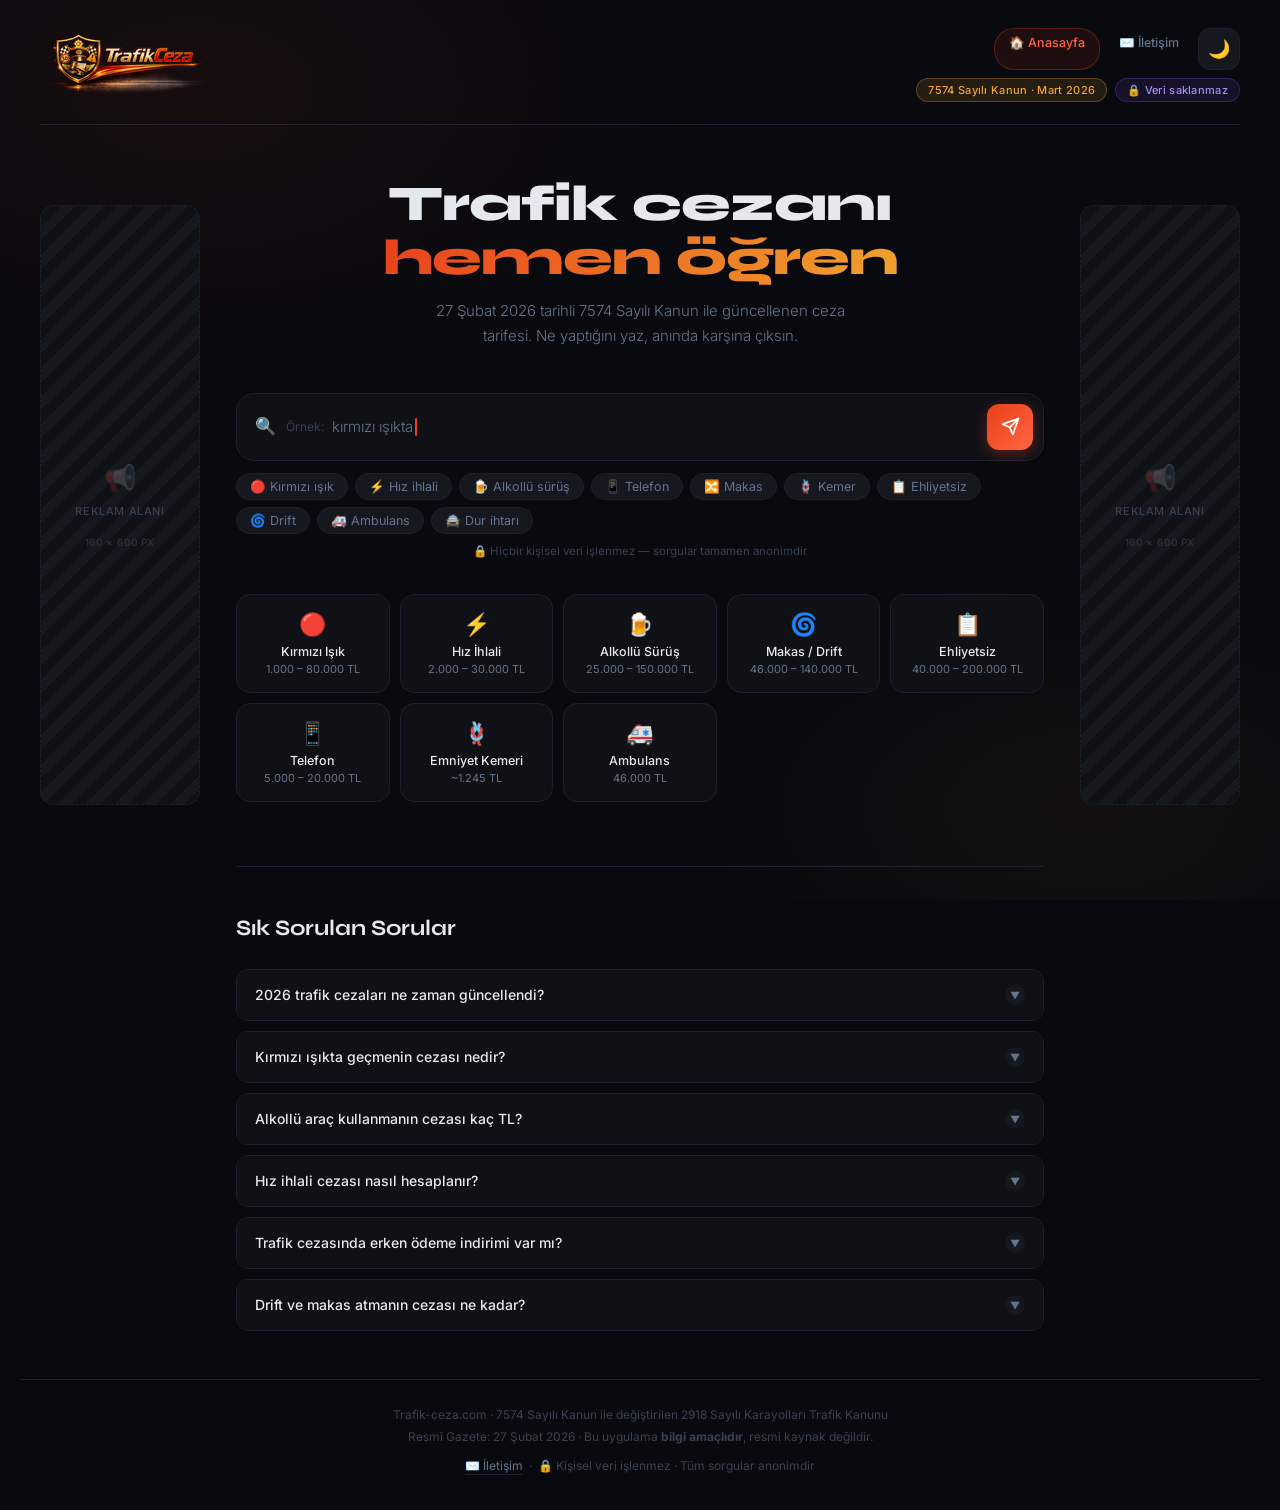
==== commit 74db466d: "Add files via upload" ====
--- a/index.html
+++ b/index.html
@@ -816,7 +816,6 @@
       <div class="hdr-right">
         <nav class="hdr-nav" aria-label="Ana menü">
           <a href="index.html" class="nav-link nav-active">🏠 Anasayfa</a>
-          <a href="blog.html" class="nav-link">📝 Blog</a>
           <a href="iletisim.html" class="nav-link">✉️ İletişim</a>
           <button class="theme-btn" id="themeBtn" aria-label="Tema değiştir" title="Gece / Gündüz modu">
             <span class="icon-dark">🌙</span>
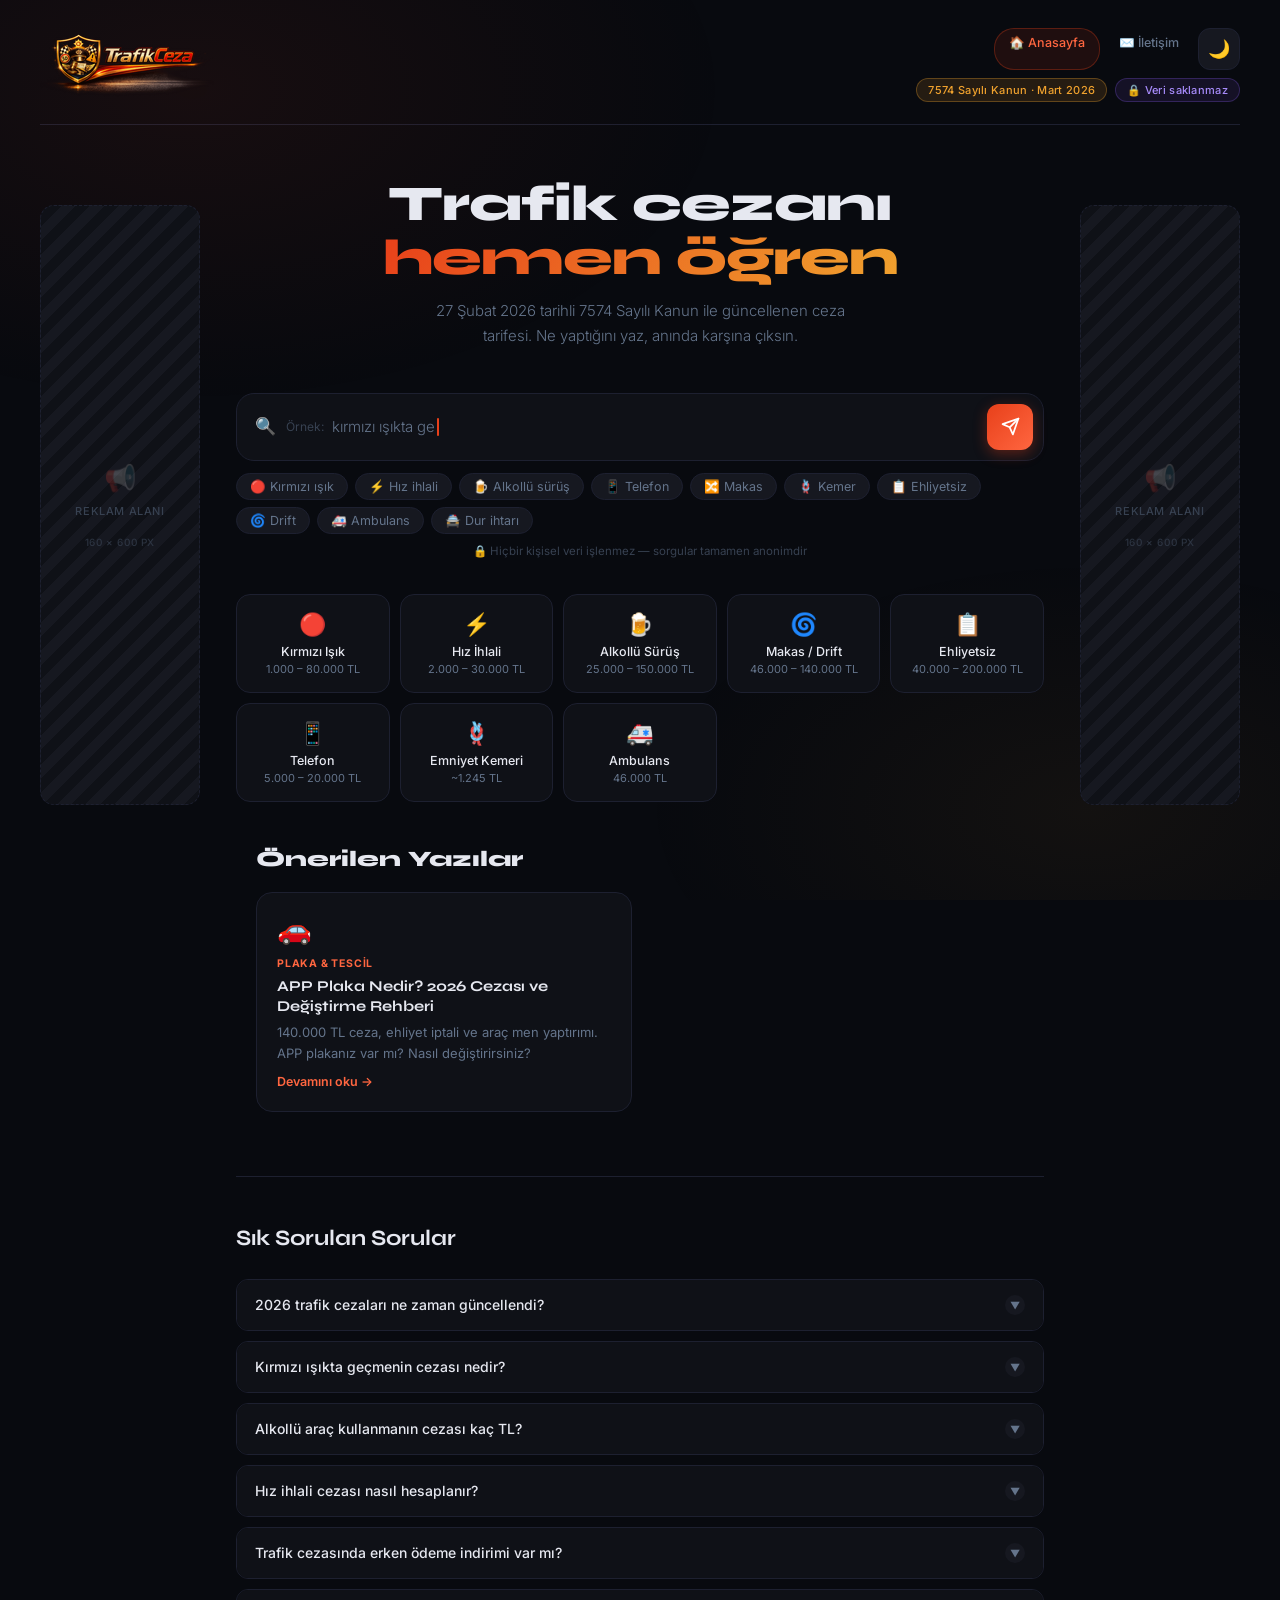
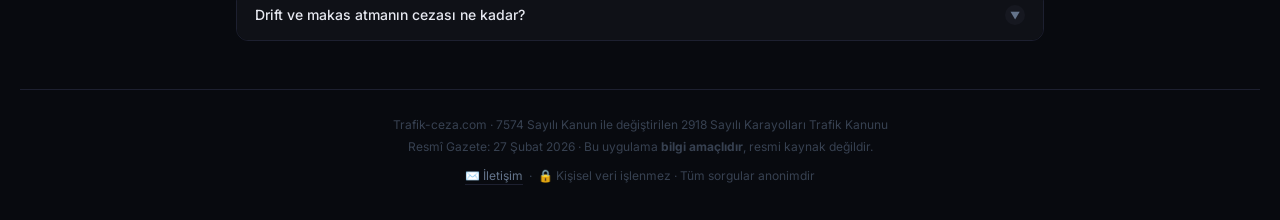
==== commit e44b91f5: "Add files via upload" ====
--- a/index.html
+++ b/index.html
@@ -706,6 +706,78 @@
 .not-found h3 { font-size: 16px; margin-bottom: 8px; }
 .not-found p  { font-size: 13px; color: var(--muted); line-height: 1.6; }
 
+/* ── ÖNERİLEN YAZILAR ── */
+.blog-section {
+  max-width: 900px;
+  margin: 0 auto 56px;
+  padding: 0 20px;
+}
+.blog-section h2 {
+  font-family: 'Syne', sans-serif;
+  font-weight: 800;
+  font-size: 22px;
+  margin-bottom: 20px;
+  color: var(--text);
+}
+.blog-grid {
+  display: grid;
+  grid-template-columns: repeat(auto-fill, minmax(260px, 1fr));
+  gap: 16px;
+}
+.blog-card {
+  display: flex;
+  flex-direction: column;
+  background: var(--surf);
+  border: 1.5px solid var(--border);
+  border-radius: 16px;
+  padding: 22px 20px;
+  text-decoration: none;
+  color: var(--text);
+  transition: border-color .2s, transform .2s, box-shadow .2s;
+  gap: 14px;
+}
+.blog-card:hover {
+  border-color: var(--accent);
+  transform: translateY(-3px);
+  box-shadow: 0 8px 28px rgba(232,64,26,.12);
+}
+.blog-card-icon {
+  font-size: 28px;
+  line-height: 1;
+}
+.blog-card-body {
+  display: flex;
+  flex-direction: column;
+  gap: 6px;
+  flex: 1;
+}
+.blog-card-cat {
+  font-size: 10.5px;
+  font-weight: 700;
+  letter-spacing: .8px;
+  text-transform: uppercase;
+  color: var(--accent2);
+}
+.blog-card h3 {
+  font-family: 'Syne', sans-serif;
+  font-weight: 700;
+  font-size: 15px;
+  line-height: 1.35;
+  color: var(--text);
+}
+.blog-card p {
+  font-size: 13px;
+  color: var(--muted);
+  line-height: 1.6;
+  flex: 1;
+}
+.blog-card-read {
+  font-size: 12.5px;
+  font-weight: 600;
+  color: var(--accent2);
+  margin-top: 4px;
+}
+
 /* ── FAQ (SEO) ── */
 .faq-section {
   margin-top: 64px;
@@ -912,6 +984,38 @@
     </div>
     <div id="results"></div>
   </main>
+
+  <!-- ÖNERİLEN YAZILAR -->
+  <section class="blog-section" aria-labelledby="blog-title">
+    <h2 id="blog-title">Önerilen Yazılar</h2>
+    <div class="blog-grid">
+
+      <!-- YAZI KARTI — kopyalayıp çoğaltabilirsin -->
+      <a class="blog-card" href="/app-plaka-cezasi-2026.html">
+        <div class="blog-card-icon">🚗</div>
+        <div class="blog-card-body">
+          <span class="blog-card-cat">Plaka &amp; Tescil</span>
+          <h3>APP Plaka Nedir? 2026 Cezası ve Değiştirme Rehberi</h3>
+          <p>140.000 TL ceza, ehliyet iptali ve araç men yaptırımı. APP plakanız var mı? Nasıl değiştirirsiniz?</p>
+          <span class="blog-card-read">Devamını oku →</span>
+        </div>
+      </a>
+
+      <!-- YENİ YAZI EKLEMEk İÇİN BU BLOĞU KOPYALA -->
+      <!--
+      <a class="blog-card" href="/YAZI-DOSYA-ADI.html">
+        <div class="blog-card-icon">📋</div>
+        <div class="blog-card-body">
+          <span class="blog-card-cat">Kategori</span>
+          <h3>Yazi Basligi</h3>
+          <p>Kısa açıklama buraya gelir.</p>
+          <span class="blog-card-read">Devamını oku →</span>
+        </div>
+      </a>
+      -->
+
+    </div>
+  </section>
 
   <!-- FAQ (SEO) -->
   <section class="faq-section" aria-labelledby="faq-title">
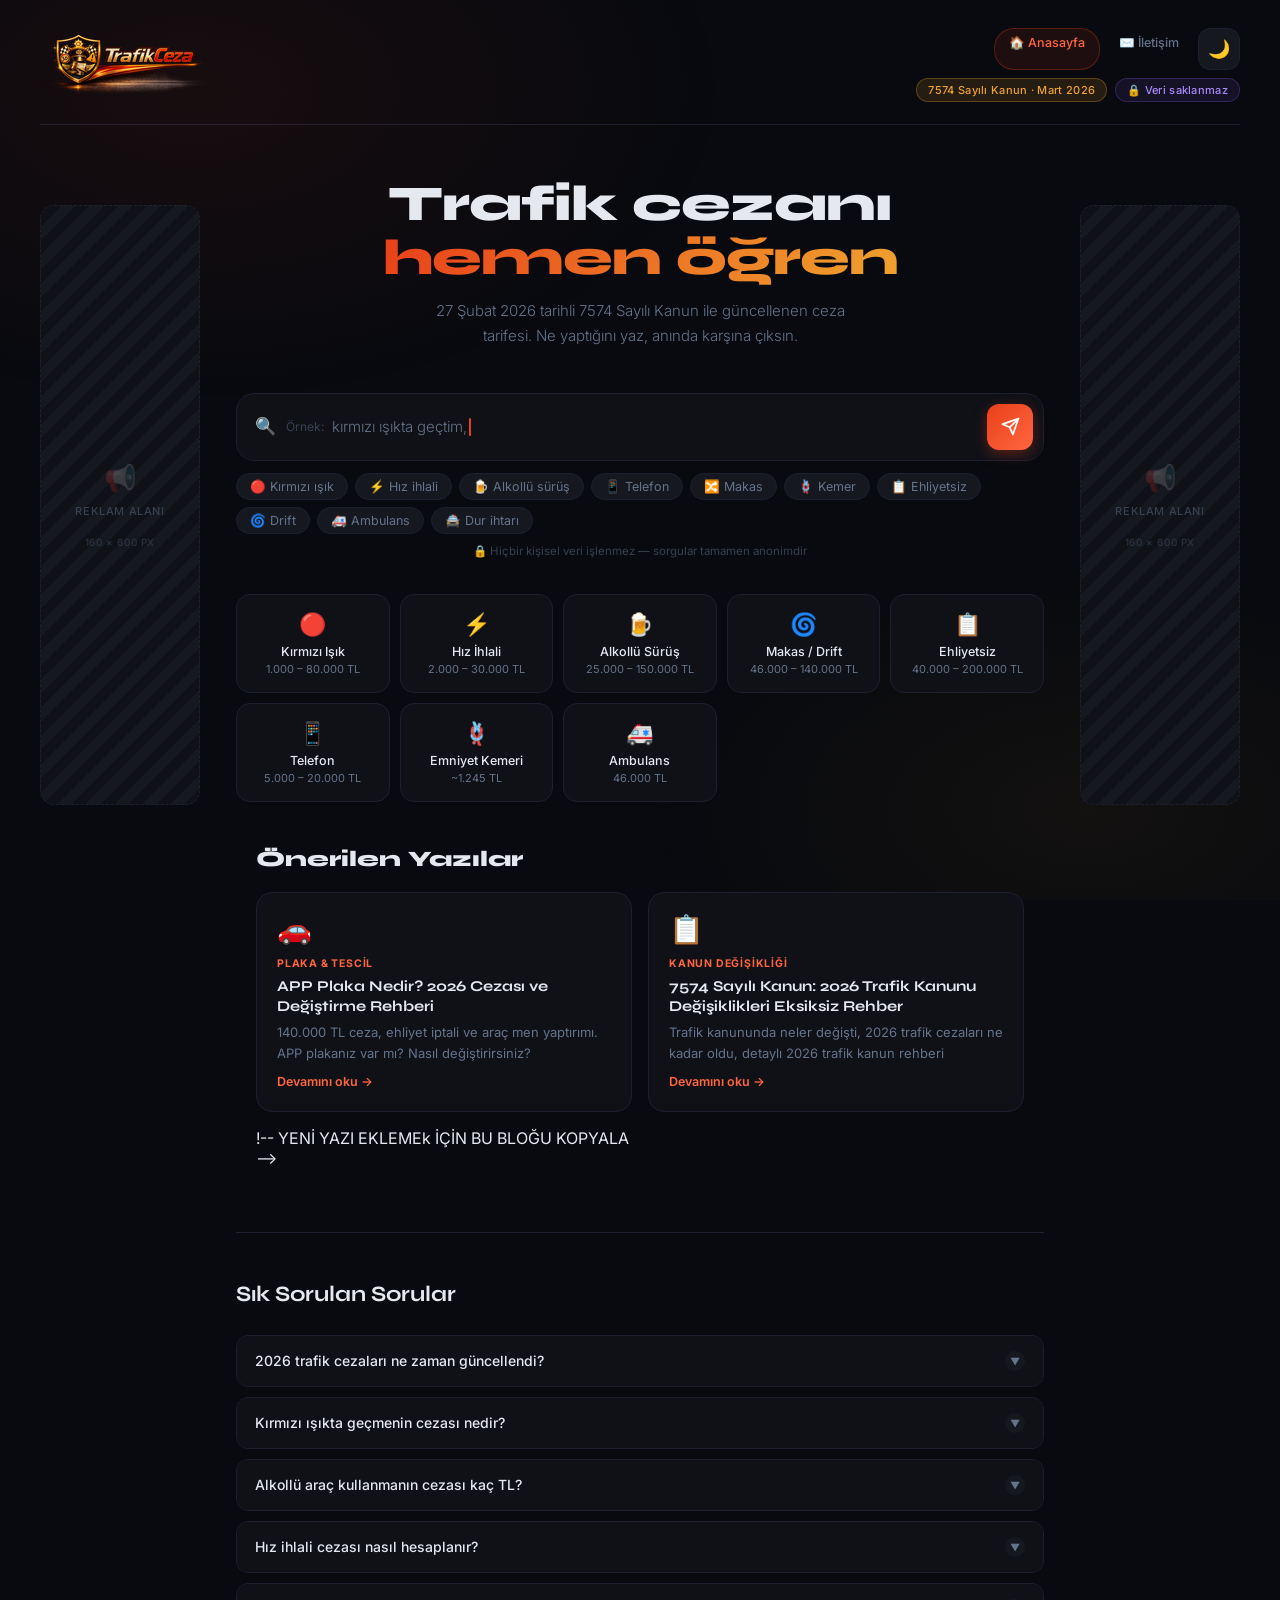
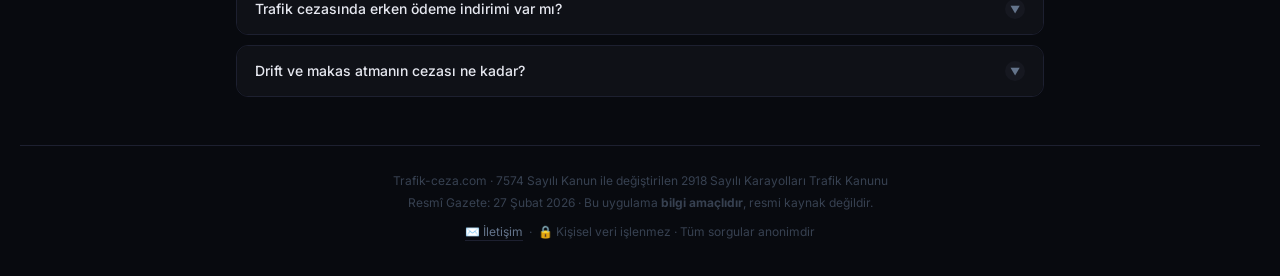
==== commit 8903033e: "Add files via upload" ====
--- a/index.html
+++ b/index.html
@@ -1002,6 +1002,18 @@
       </a>
 
       <!-- YENİ YAZI EKLEMEk İÇİN BU BLOĞU KOPYALA -->
+      
+      <a class="blog-card" href="/7574-sayili-kanun-2026-trafik-degisiklikleri.html">
+        <div class="blog-card-icon">📋</div>
+        <div class="blog-card-body">
+          <span class="blog-card-cat">Kanun Değişikliği</span>
+          <h3>7574 Sayılı Kanun: 2026 Trafik Kanunu Değişiklikleri Eksiksiz Rehber</h3>
+          <p>Trafik kanununda neler değişti, 2026 trafik cezaları ne kadar oldu, detaylı 2026 trafik kanun rehberi</p>
+          <span class="blog-card-read">Devamını oku →</span>
+        </div>
+      </a>
+    
+	  !-- YENİ YAZI EKLEMEk İÇİN BU BLOĞU KOPYALA -->
       <!--
       <a class="blog-card" href="/YAZI-DOSYA-ADI.html">
         <div class="blog-card-icon">📋</div>
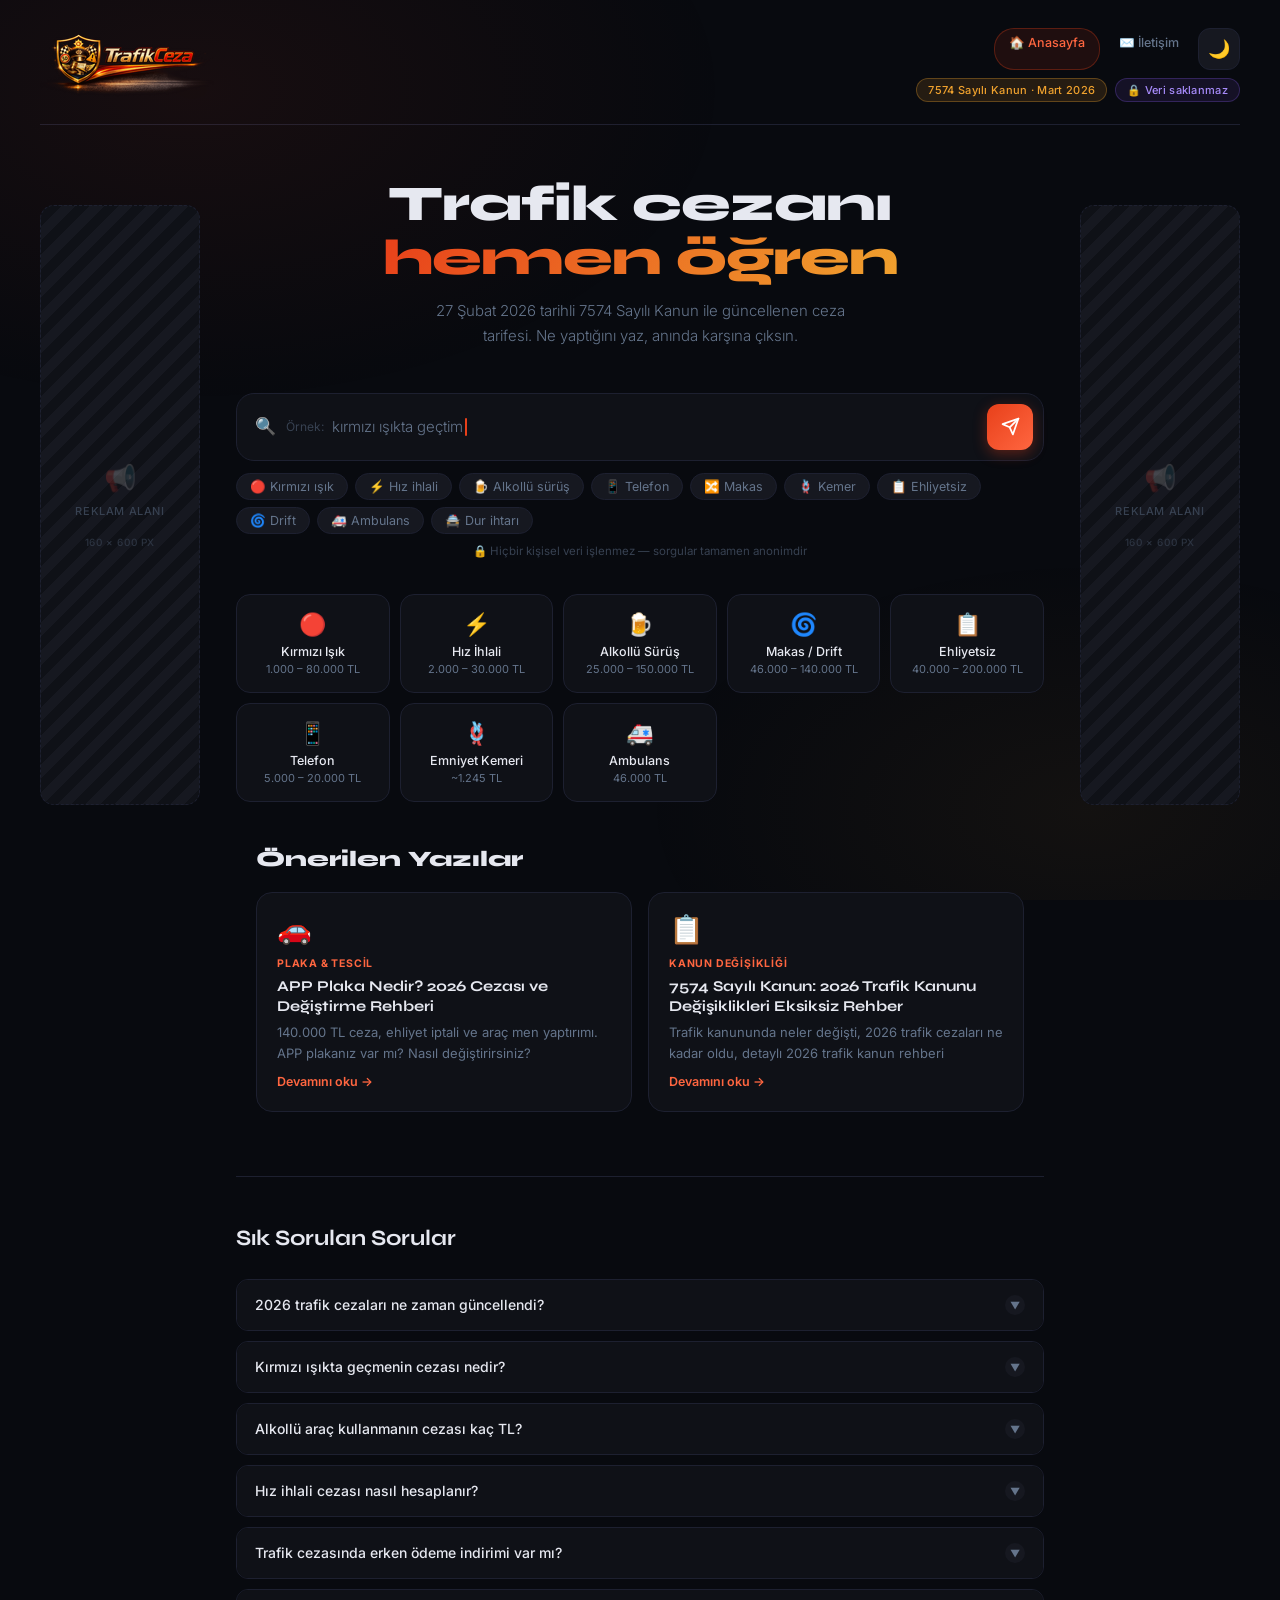
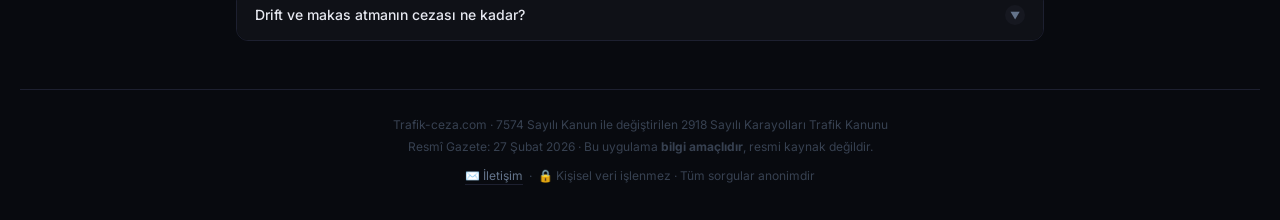
==== commit 335b3cbf: "Add files via upload" ====
--- a/index.html
+++ b/index.html
@@ -1013,7 +1013,7 @@
         </div>
       </a>
     
-	  !-- YENİ YAZI EKLEMEk İÇİN BU BLOĞU KOPYALA -->
+	 
       <!--
       <a class="blog-card" href="/YAZI-DOSYA-ADI.html">
         <div class="blog-card-icon">📋</div>
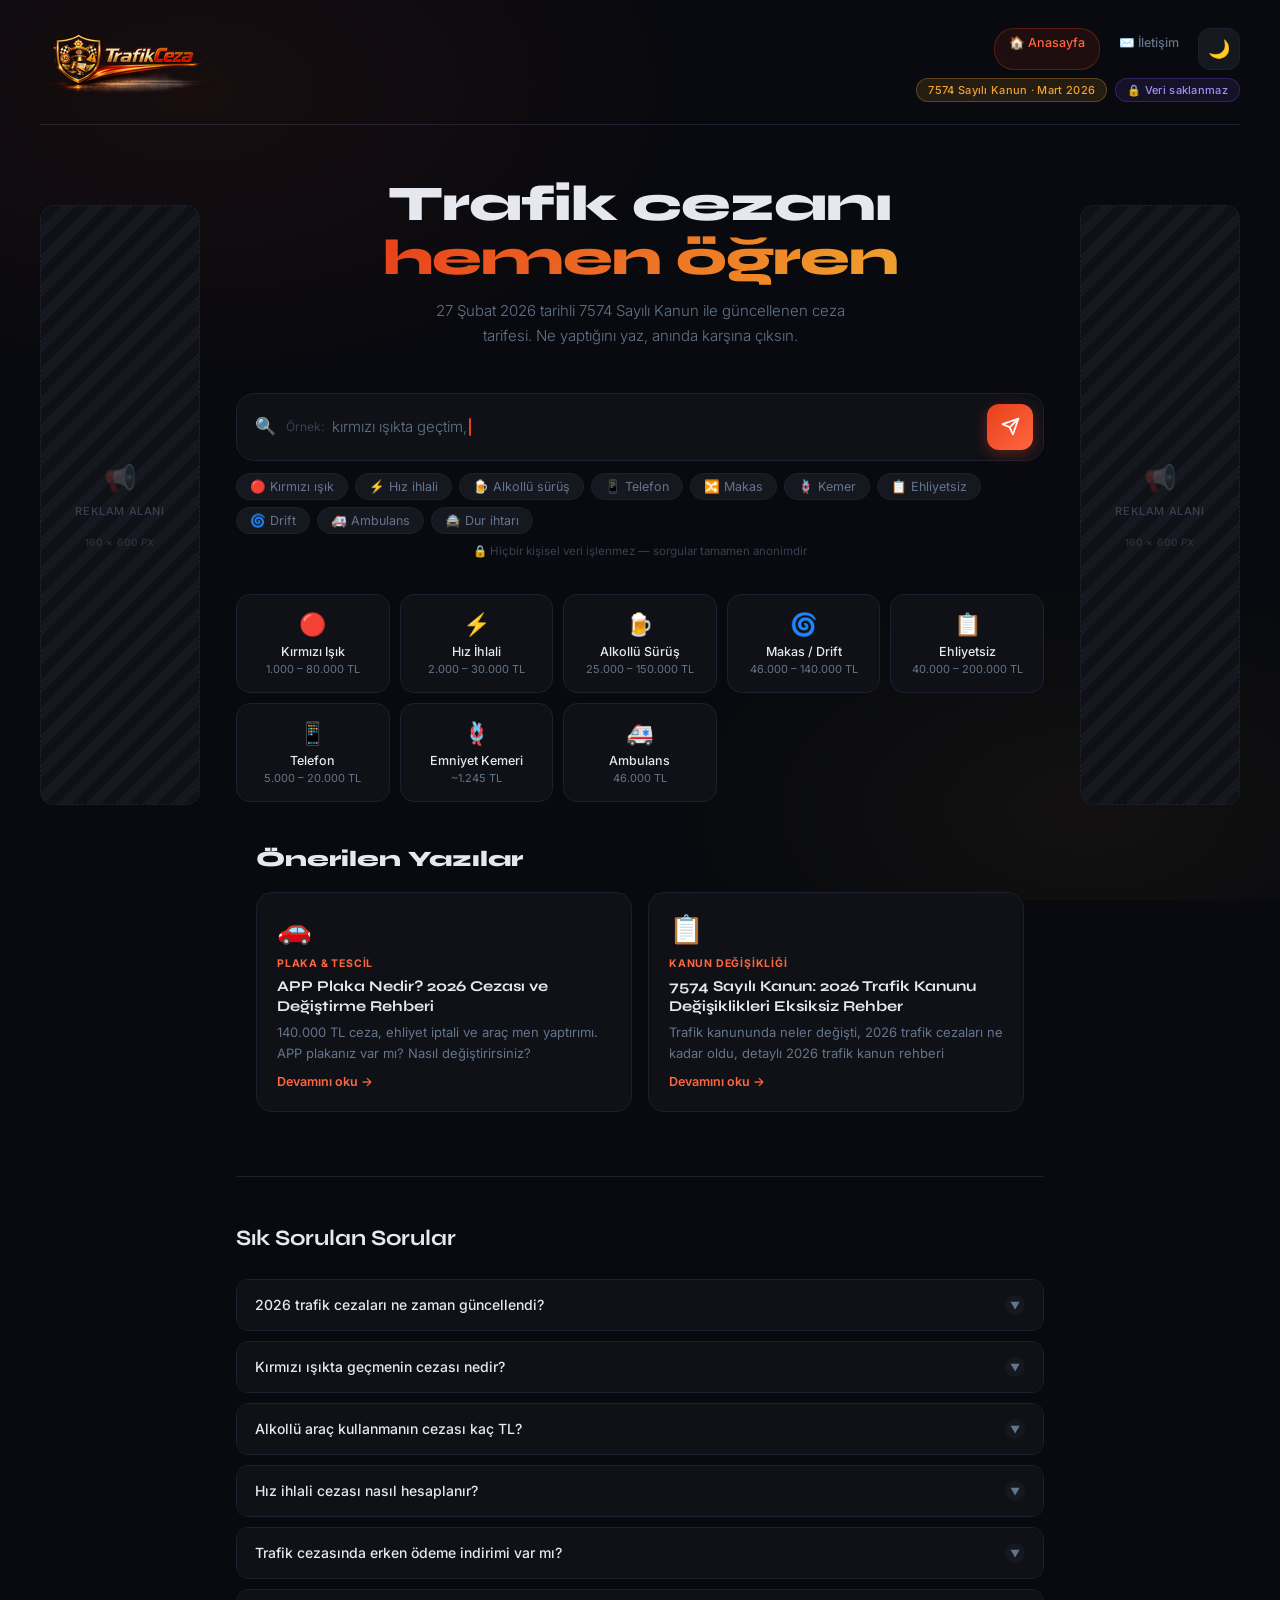
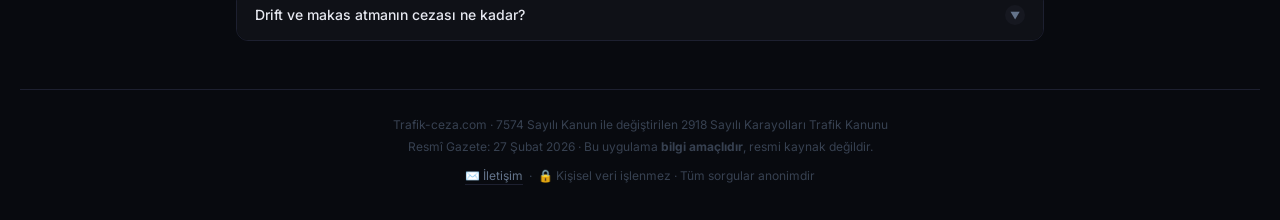
==== commit 68569704: "Add files via upload" ====
--- a/index.html
+++ b/index.html
@@ -1001,7 +1001,7 @@
         </div>
       </a>
 
-      <!-- YENİ YAZI EKLEMEk İÇİN BU BLOĞU KOPYALA -->
+    
       
       <a class="blog-card" href="/7574-sayili-kanun-2026-trafik-degisiklikleri.html">
         <div class="blog-card-icon">📋</div>
